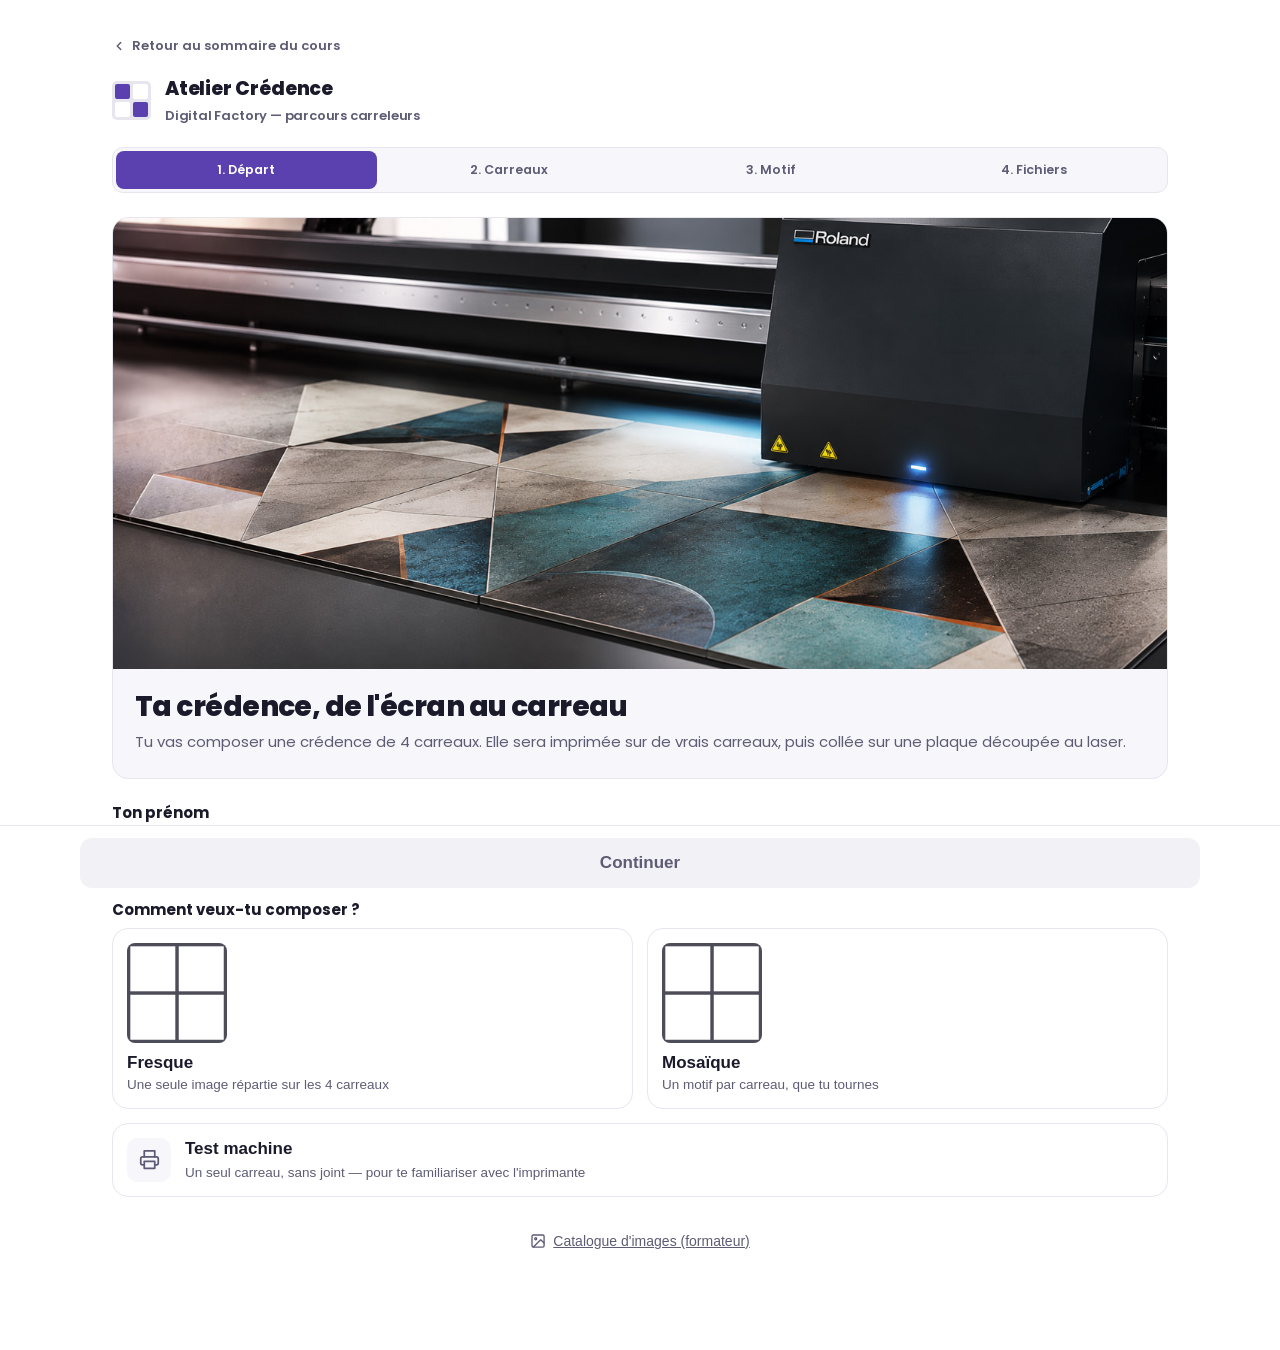
==== atelier-credence.html @ 31194f5d "Transforme le site en support de cours complet (4 demi-journées + atelier) Nouvelle structure : la p" ====
<!DOCTYPE html>
<html lang="fr">
<head>
<meta charset="UTF-8">
<meta name="viewport" content="width=device-width, initial-scale=1.0, maximum-scale=1.0, user-scalable=no">
<title>Atelier Crédence — Digital Factory</title>
<link rel="icon" href="data:image/svg+xml,%3Csvg xmlns='http://www.w3.org/2000/svg' viewBox='0 0 32 32'%3E%3Crect width='32' height='32' rx='6' fill='%23E7E6EF'/%3E%3Crect x='5' y='5' width='9.5' height='9.5' rx='2' fill='%235B41B0'/%3E%3Crect x='17.5' y='5' width='9.5' height='9.5' rx='2' fill='%23fff'/%3E%3Crect x='5' y='17.5' width='9.5' height='9.5' rx='2' fill='%23fff'/%3E%3Crect x='17.5' y='17.5' width='9.5' height='9.5' rx='2' fill='%235B41B0'/%3E%3C/svg%3E">
<style>
/* Police maison : Poppins (Google Fonts, auto-hébergée dans assets/fonts/ — pas d'appel externe) */
@font-face{font-family:"Poppins"; src:url("assets/fonts/poppins-400.woff2") format("woff2"); font-weight:400; font-style:normal; font-display:swap;}
@font-face{font-family:"Poppins"; src:url("assets/fonts/poppins-600.woff2") format("woff2"); font-weight:600; font-style:normal; font-display:swap;}
@font-face{font-family:"Poppins"; src:url("assets/fonts/poppins-700.woff2") format("woff2"); font-weight:700; font-style:normal; font-display:swap;}
@font-face{font-family:"Poppins"; src:url("assets/fonts/poppins-800.woff2") format("woff2"); font-weight:800; font-style:normal; font-display:swap;}
:root{
  --font:"Poppins",-apple-system,BlinkMacSystemFont,"Segoe UI",Roboto,"Helvetica Neue",Arial,sans-serif;
  /* ---- Charte Atelier Cyber-réflexes : blanc · gris froid · mauve · bleu ---- */
  --bg:#FFFFFF; --wash:#F7F7FB; --card:#FFFFFF;
  --border:#E7E6EF; --text:#1B1A2B; --muted:#5E5C74;
  --mauve:#5B41B0; --mauve-dark:#4B349A; --mauve-soft:#F2EEFB;
  --blue:#2C53AF; --blue-dark:#22417F; --blue-soft:#EAF0FB;
  --grey-soft:#F2F2F6;
  --ok:#238C60; --ok-soft:#E4F4EC;
  --warn:#B7770C; --warn-soft:#F7EEDD;
  --bad:#C0344B; --bad-soft:#FBE7EB;
  --fuchsia:#C21C7B; --fuchsia-soft:#FBE6F1; /* couleur de soutien (accent) — identité du plan de pose */
  --radius:16px; --radius-md:12px;
  /* couleur du joint entre carreaux dans l'aperçu — gris foncé, source unique, relue en JS */
  --joint:#4D4C59;
}
*{box-sizing:border-box; -webkit-tap-highlight-color:transparent;}
html{touch-action:manipulation;}
body{margin:0; background:var(--bg); color:var(--text);
  font-family:var(--font);
  font-size:17px; line-height:1.6; -webkit-font-smoothing:antialiased;}
.wrap{max-width:720px; margin:0 auto; padding:16px 16px 96px;}
/* ---- Large écrans : deux colonnes (réglages à gauche, aperçu en direct à
   droite) au lieu d'étirer une seule colonne dans un océan de vide. ---- */
@media (min-width:900px){
  .wrap{max-width:1120px; padding:24px 32px 96px;}
  .split{display:grid; grid-template-columns:1fr 1fr; gap:40px; align-items:start;}
  .col-right{position:sticky; top:20px;}
}

/* focus visible accessible (WCAG) */
:focus-visible{outline:3px solid var(--blue); outline-offset:2px;}

header{display:flex; align-items:center; gap:14px; padding:12px 0 20px;}
.logo{display:grid; grid-template-columns:repeat(2,15px); gap:3px; background:var(--border); padding:3px; border-radius:5px;}
.logo span{width:15px; height:15px; background:var(--mauve); display:block; border-radius:2px;}
.logo span:nth-child(2),.logo span:nth-child(3){background:var(--card);}
h1{font-size:19px; font-weight:800; margin:0; letter-spacing:-0.01em; color:var(--text);}
h1 small{display:block; font-size:13px; font-weight:600; color:var(--muted); margin-top:2px;}

.steps{display:flex; gap:2px; background:var(--wash); border:1px solid var(--border); padding:3px; border-radius:11px; margin-bottom:24px;}
.steps div{flex:1; text-align:center; padding:9px 3px; font-size:12.5px; font-weight:600; background:transparent; color:var(--muted); border-radius:8px;}
/* téléphones étroits : garder les étiquettes sur une ligne, défilement horizontal au besoin */
@media (max-width:420px){
  .steps{overflow-x:auto; -webkit-overflow-scrolling:touch;}
  .steps div{flex:none; min-width:82px; font-size:11.5px; padding:9px 8px; white-space:nowrap;}
}
.steps div.on{background:var(--mauve); color:#fff;}
.steps div.done{background:var(--blue-soft); color:var(--blue-dark);}

h2{font-size:28px; font-weight:800; letter-spacing:-0.02em; line-height:1.15; margin:0 0 7px; color:var(--text);}
.aide{color:var(--muted); font-size:15px; margin:0 0 18px;}
section{display:none;} section.on{display:block;}

/* Bannière d'accueil (écran Départ) — image formateur optionnelle dans assets/hero-credence.jpg */
.hero{background:var(--wash); border:1px solid var(--border); border-radius:var(--radius); overflow:hidden; margin-bottom:22px;}
.hero-media{position:relative; margin:0; aspect-ratio:21/9; background:var(--grey-soft);}
.hero-media img{position:absolute; inset:0; width:100%; height:100%; object-fit:cover; display:block;}
.hero-ph{position:absolute; inset:0; display:flex; flex-direction:column; align-items:center; justify-content:center; gap:7px; text-align:center; padding:16px; color:var(--muted);}
.hero-ph svg{width:30px; height:30px; color:#B7B4CC;}
.hero-ph b{font-size:14px; font-weight:600; color:#8B889F;}
.hero-ph small{font-size:11.5px; color:#A6A3B8; font-family:ui-monospace,"SF Mono",Menlo,monospace;}
.hero-copy{padding:22px 22px 24px;}
.hero-copy h2{margin:0 0 6px;}
.hero-copy .aide{margin:0;}
label{display:block; font-weight:700; font-size:15px; margin:18px 0 6px; color:var(--text);}
section > label:first-of-type{margin-top:0;}
input[type=text],input[type=number]{width:100%; padding:13px 14px; font-size:18px; border:1.5px solid var(--border);
  border-radius:var(--radius-md); background:var(--card); color:var(--text);}
input[type=text]:focus,input[type=number]:focus{outline:none; border-color:var(--mauve); box-shadow:0 0 0 3px var(--mauve-soft);}
.rang-libre{display:flex; align-items:center; gap:12px;}
.rang-libre input{flex:1;}
.rang-libre span{flex:none; font-weight:700; color:var(--muted);}
.dims-libre{display:flex; gap:16px;}
.dims-libre>div{flex:1;}
.dims-libre label{font-size:13px; font-weight:600; margin:0 0 6px; color:var(--muted);}

.toggle{display:flex; gap:2px; background:var(--wash); border:1px solid var(--border); padding:3px; border-radius:var(--radius-md);}
.toggle button{flex:1; padding:12px 6px; font-size:15px; border:none; background:transparent;
  color:var(--muted); border-radius:9px; cursor:pointer; font-weight:600; line-height:1.25;}
.toggle button.on{background:var(--mauve); color:#fff;}
.toggle button small{display:block; font-weight:400; font-size:12px; opacity:.85;}

.cartes{display:grid; grid-template-columns:1fr 1fr; gap:14px;}
.carte{border:1px solid var(--border); border-radius:var(--radius); background:var(--card);
  padding:14px; cursor:pointer; text-align:left; transition:border-color .15s, background .15s;}
.carte:hover{border-color:var(--muted);}
.carte.on{border-color:var(--mauve); background:var(--mauve-soft);}
.carte canvas{width:100%; max-width:100px; aspect-ratio:1; border-radius:8px; display:block; margin-bottom:10px;}
.carte b{display:block; font-size:17px; margin-bottom:3px; color:var(--text);}
.carte span{font-size:13.5px; color:var(--muted); line-height:1.35; display:block;}
/* carte « Test machine » : option utilitaire distincte, pas un 3e mode de composition
   à poids égal — rangée horizontale pleine largeur sous les deux cartes principales. */
.carte-util{grid-column:1 / -1; display:flex; align-items:center; gap:14px;}
.carte-util .ic-wrap{flex:none; width:44px; height:44px; border-radius:10px; background:var(--wash);
  display:flex; align-items:center; justify-content:center; color:var(--muted);}
.carte-util .ic-wrap svg{width:21px; height:21px;}
.carte-util.on .ic-wrap{background:var(--mauve); color:#fff;}

.banque{display:flex; gap:10px; flex-wrap:wrap;}
.banque button{width:74px; height:74px; padding:0; border:1.5px solid var(--border);
  border-radius:var(--radius-md); overflow:hidden; cursor:pointer; background:var(--card);}
.banque button.on{border-color:var(--mauve); box-shadow:0 0 0 2px var(--mauve-soft);}
.banque img{width:100%; height:100%; object-fit:cover; display:block;}

canvas.zone{width:100%; border-radius:var(--radius-md); display:block; touch-action:none; background:var(--card); border:1px solid var(--border);}

.grille{display:grid; grid-template-columns:1fr 1fr; background:var(--joint);
  border-radius:var(--radius-md); overflow:hidden; aspect-ratio:1; width:100%;}
.grille button{position:relative; border:none; padding:0; margin:0; cursor:pointer;
  background:var(--card); display:flex; align-items:center; justify-content:center; min-height:60px;}
.grille button canvas{width:100%; height:100%; display:block;}
.grille .vide{color:#B7B4CC; font-size:14px; font-weight:600;}
.grille .no{position:absolute; top:5px; left:7px; font-size:12px; font-weight:700;
  color:var(--muted); background:rgba(255,255,255,.9); border-radius:5px; padding:0 4px;}
.grille .rot{position:absolute; bottom:5px; right:7px; font-size:11px; font-weight:700;
  color:var(--mauve-dark); background:rgba(255,255,255,.92); border-radius:5px; padding:1px 5px;}

.rang{display:flex; align-items:center; gap:14px; margin:10px 0 4px;}
.rang label{margin:0; white-space:nowrap;}
input[type=range]{flex:1; accent-color:var(--mauve); height:34px;}
.val{font-variant-numeric:tabular-nums; font-weight:700; min-width:52px; text-align:right; color:var(--text);}

.badge{display:inline-block; padding:5px 13px; border-radius:999px; font-size:13px; font-weight:700; letter-spacing:.02em;}
.badge.ok{background:var(--ok-soft); color:var(--ok);}
.badge.warn{background:var(--warn-soft); color:var(--warn);}
.badge.alerte{background:var(--bad-soft); color:var(--bad);}

.actions{display:flex; gap:10px; margin:14px 0; flex-wrap:wrap;}
.btn2{padding:12px 18px; font-size:15px; font-weight:600; border:1.5px solid var(--border);
  background:var(--card); color:var(--text); border-radius:var(--radius-md); cursor:pointer; transition:border-color .15s, background .15s;}
.btn2:hover{border-color:var(--muted); background:var(--wash);}

.nav{position:fixed; left:0; right:0; bottom:0; background:var(--bg);
  border-top:1px solid var(--border); padding:12px 16px;
  padding-bottom:calc(12px + env(safe-area-inset-bottom));}
.nav .in{max-width:720px; margin:0 auto; display:flex; gap:12px;}
@media (min-width:900px){ .nav .in{max-width:1120px;} }
.nav button{padding:15px 20px; font-size:17px; font-weight:700; border-radius:var(--radius-md); border:none; cursor:pointer;}
#btnRetour{background:var(--wash); color:var(--text); border:1.5px solid var(--border);}
#btnRetour:hover{border-color:var(--muted);}
#btnSuite{flex:1; background:var(--mauve); color:#fff; transition:background .18s;}
#btnSuite:hover:not(:disabled){background:var(--mauve-dark);}
#btnSuite:disabled{background:var(--grey-soft); color:var(--muted); cursor:default;}

.recap{background:var(--card); border:1px solid var(--border); border-radius:var(--radius-md);
  padding:6px 16px; margin:16px 0; font-size:15px;}
.recap div{display:flex; justify-content:space-between; padding:8px 0; border-bottom:1px solid var(--border); gap:12px;}
.recap div:last-child{border:none;}
.recap b{color:var(--text);}
.recap span{color:var(--muted);}

.dl{display:grid; gap:11px; margin:16px 0;}
@media (min-width:900px){
  .dl{grid-template-columns:1fr 1fr;}
  .dl button:last-child:nth-child(odd){grid-column:1 / -1;}
}
.dl button{display:flex; align-items:center; gap:14px; padding:15px; font-size:16px;
  border:1px solid var(--border); border-radius:var(--radius); background:var(--card);
  cursor:pointer; text-align:left; color:var(--text); width:100%; transition:border-color .15s, background .15s;}
.dl button:hover{border-color:var(--muted); background:var(--wash);}
.dl button b{display:block; font-weight:700;}
.dl button small{color:var(--muted); font-size:13px;}
.dl .num{width:38px; height:38px; border-radius:10px; background:var(--mauve-soft);
  color:var(--mauve-dark); display:flex; align-items:center; justify-content:center;
  font-weight:800; font-size:17px; flex-shrink:0;}

.pied{text-align:center; margin-top:30px;}
.pied button{background:none; border:none; color:var(--muted); font-size:14px;
  text-decoration:underline; cursor:pointer;}

.modal{position:fixed; inset:0; background:rgba(27,26,43,.55); display:none;
  align-items:flex-end; justify-content:center; z-index:50;}
.modal.on{display:flex;}
.modal .box{background:var(--bg); width:100%; max-width:720px; max-height:92vh;
  overflow-y:auto; border-radius:var(--radius) var(--radius) 0 0; padding:20px 16px 30px;}
.catgrid{display:grid; grid-template-columns:repeat(auto-fill,minmax(96px,1fr)); gap:10px; margin:10px 0 4px;}
.catitem{border:1px solid var(--border); border-radius:var(--radius-md); overflow:hidden; background:var(--card);}
.catitem img{width:100%; aspect-ratio:1; object-fit:cover; display:block;}
.catitem .bas{display:flex; align-items:center; justify-content:space-between; padding:5px 7px; gap:4px;}
.catitem .bas span{font-size:11px; color:var(--muted); overflow:hidden; text-overflow:ellipsis; white-space:nowrap;}
.catitem .bas button{border:none; background:none; color:var(--bad); font-size:17px; cursor:pointer; padding:0 3px;}

.enc{background:var(--blue-soft); border-left:3px solid var(--blue); border-radius:var(--radius-md); padding:12px 15px; font-size:14px;
  color:var(--blue-dark); margin:14px 0; display:flex; gap:11px; align-items:flex-start;}
.enc .ic{flex:none; margin-top:1px; color:var(--blue);}
.note{font-size:13px; color:var(--muted);}

/* ---- Guides à l'écran (plan de pose, procédure VersaWorks) : page dans le design du
   site, à cocher. --accent définit l'identité de chaque guide (fuchsia par défaut,
   surchargeable en inline-style sur le conteneur : style="--accent:var(--mauve)"). ---- */
.plan-titre{display:flex; align-items:center; gap:11px; font-size:26px; font-weight:800; letter-spacing:-0.02em; line-height:1.15; margin:0 0 7px; color:var(--text);}
.modal .box h2.plan-titre .ic{color:var(--accent, var(--fuchsia)); width:24px; height:24px;}
.plan-sous{color:var(--muted); font-size:14px; margin:0 0 16px; padding-bottom:12px; border-bottom:1.5px solid var(--accent, var(--fuchsia));}
.plan-img{width:100%; max-width:300px; border-radius:var(--radius-md); border:1px solid var(--border); display:block; margin:0 0 16px;}
.plan-hint{font-size:14px; color:var(--muted); margin:0 0 12px;}
.plan-check{display:grid; gap:10px;}
.pc{display:flex; gap:13px; align-items:flex-start; padding:14px 16px; border:1px solid var(--border);
  border-radius:var(--radius-md); cursor:pointer; background:var(--card); transition:background .15s, border-color .15s;}
.pc:hover{border-color:var(--muted);}
.pc input{margin:0; width:22px; height:22px; flex:none; accent-color:var(--accent, var(--fuchsia)); cursor:pointer;}
.pc-n{font-weight:800; color:var(--accent, var(--fuchsia)); flex:none; min-width:1.1em; font-variant-numeric:tabular-nums;}
.pc-body{flex:1; min-width:0; display:flex; flex-direction:column; gap:11px;}
.pc-txt{font-size:15.5px; font-weight:400; line-height:1.5;}
.pc-txt b{font-weight:700;}
.pc:has(input:checked){background:var(--wash);}
.pc:has(input:checked) .pc-txt{color:var(--muted); text-decoration:line-through;}
.pc:has(input:checked) .pc-n{color:var(--muted);}
/* étape « point clé » à mettre en évidence (ex. sous-couche blanc) — rose du plan de pose */
.pc-cle{border-color:var(--fuchsia); background:var(--fuchsia-soft);}
.pc-tag{display:inline-block; background:var(--fuchsia); color:#fff; font-size:11px; font-weight:800;
  text-transform:uppercase; letter-spacing:.04em; border-radius:999px; padding:3px 10px; margin-right:8px; vertical-align:2px;}
/* photo d'illustration par étape — emplacement optionnel, disparaît si le fichier est absent.
   Les captures sources n'ont pas toutes le même format : image affichée en entier (object-fit:
   contain, hauteur naturelle), jamais rognée. Le cadre 16:9 ne sert que de silhouette tant qu'il
   n'y a pas d'image (:not(:has(img))) — une fois l'image chargée, la boîte prend sa vraie taille. */
.pc-media{display:block; position:relative; width:100%; margin:0; max-width:420px; border-radius:var(--radius-md);
  overflow:hidden; border:1px solid var(--border); background:var(--grey-soft);}
.pc-media:not(:has(img)){aspect-ratio:16/9;}
.pc-media img{display:block; width:100%; height:auto; max-height:420px; object-fit:contain;}
.pc-ph{position:absolute; inset:0; display:flex; flex-direction:column; align-items:center; justify-content:center;
  gap:5px; text-align:center; padding:10px; color:var(--muted);}
.pc-media:has(img) .pc-ph{display:none;}
.pc-ph svg{width:20px; height:20px; color:#B7B4CC;}
.pc-ph small{font-size:10.5px; color:#A6A3B8; font-family:ui-monospace,"SF Mono",Menlo,monospace;}
/* étape à plusieurs photos (ex. sous-couche blanc : Mode → White + Générer la plaque) */
.pc-media-row{display:flex; gap:14px; flex-wrap:wrap;}
.pc-media-row .pc-media-item{display:block; flex:1 1 160px; max-width:280px;}
.pc-media-row .pc-media{max-width:none;}
.pc-media-cap{display:block; font-size:12px; font-weight:600; color:var(--muted); margin-top:6px; text-align:center;}

/* pictogrammes SVG (Lucide-style) — jamais d'emoji, cf. charte Cyber */
.ic{width:1.15em; height:1.15em; display:inline-block; vertical-align:-.2em; flex:none;}
.pied button .ic,.btn2 .ic{vertical-align:-.22em; margin-right:7px;}
.modal .box h2 .ic{color:var(--mauve); margin-right:9px; vertical-align:-.18em;}
.btn2.reset{color:var(--muted);}
</style>
</head>
<body>
<div class="wrap">
<a href="index.html" style="display:inline-flex; align-items:center; gap:6px; font-size:13px; font-weight:600; color:var(--muted); text-decoration:none; margin-top:12px"><svg width="14" height="14" viewBox="0 0 24 24" fill="none" stroke="currentColor" stroke-width="2.5" stroke-linecap="round" stroke-linejoin="round"><polyline points="15 18 9 12 15 6"/></svg>Retour au sommaire du cours</a>
<header>
  <div class="logo"><span></span><span></span><span></span><span></span></div>
  <h1>Atelier Crédence<small>Digital Factory — parcours carreleurs</small></h1>
</header>

<div class="steps">
  <div id="st0" class="on">1. Départ</div>
  <div id="st1">2. Carreaux</div>
  <div id="st2">3. Motif</div>
  <div id="st3">4. Fichiers</div>
</div>

<section id="s0" class="on">
  <div class="hero">
    <figure class="hero-media">
      <div class="hero-ph">
        <svg viewBox="0 0 24 24" fill="none" stroke="currentColor" stroke-width="1.7" stroke-linecap="round" stroke-linejoin="round" aria-hidden="true"><rect x="3" y="3" width="18" height="18" rx="2" ry="2"/><circle cx="8.5" cy="8.5" r="1.5"/><polyline points="21 15 16 10 5 21"/></svg>
        <b>Image d'accueil</b>
        <small>assets/hero-credence.jpg</small>
      </div>
      <img src="assets/hero-credence.jpg" alt="" onerror="this.remove()">
    </figure>
    <div class="hero-copy">
      <h2>Ta crédence, de l'écran au carreau</h2>
      <p class="aide">Tu vas composer une crédence de 4 carreaux. Elle sera imprimée sur de vrais carreaux, puis collée sur une plaque découpée au laser.</p>
    </div>
  </div>
  <label for="prenom">Ton prénom</label>
  <input type="text" id="prenom" placeholder="Ex. : Nadia" autocomplete="off">
  <label>Comment veux-tu composer ?</label>
  <div class="cartes">
    <button class="carte" id="cModeF" onclick="setMode('fresque')">
      <canvas id="miniF" width="120" height="120"></canvas>
      <b>Fresque</b><span>Une seule image répartie sur les 4 carreaux</span>
    </button>
    <button class="carte" id="cModeA" onclick="setMode('azulejos')">
      <canvas id="miniA" width="120" height="120"></canvas>
      <b>Mosaïque</b><span>Un motif par carreau, que tu tournes</span>
    </button>
    <button class="carte carte-util" id="cModeU" onclick="setMode('unique')">
      <span class="ic-wrap"><svg viewBox="0 0 24 24" fill="none" stroke="currentColor" stroke-width="2" stroke-linecap="round" stroke-linejoin="round" aria-hidden="true"><polyline points="6 9 6 2 18 2 18 9"/><path d="M6 18H4a2 2 0 0 1-2-2v-5a2 2 0 0 1 2-2h16a2 2 0 0 1 2 2v5a2 2 0 0 1-2 2h-2"/><rect x="6" y="14" width="12" height="8"/></svg></span>
      <span><b>Test machine</b><span>Un seul carreau, sans joint — pour te familiariser avec l'imprimante</span></span>
    </button>
  </div>
</section>

<section id="s1">
  <h2>Choisis tes carreaux</h2>
  <p class="aide">Deux décisions de carreleur. Regarde l'aperçu changer.</p>
  <div class="split">
    <div class="col-left">
      <div id="blocFormat">
        <label>Format du carreau</label>
        <div class="toggle">
          <button id="t100" class="on" onclick="setTile(100)">10 × 10 cm<small>petit format</small></button>
          <button id="t147" onclick="setTile(147)">14,7 × 14,7 cm<small>grand format</small></button>
        </div>
      </div>
      <div id="blocFormatLibre">
        <label>Taille du carreau (mm) — carré ou rectangulaire</label>
        <div class="dims-libre">
          <div>
            <label for="tileLibreW">Largeur</label>
            <div class="rang-libre"><input type="number" id="tileLibreW" min="20" max="300" step="1" value="100"><span>mm</span></div>
          </div>
          <div>
            <label for="tileLibreH">Hauteur</label>
            <div class="rang-libre"><input type="number" id="tileLibreH" min="20" max="300" step="1" value="100"><span>mm</span></div>
          </div>
        </div>
        <p class="note">Utilise les dimensions exactes du carreau que tu as sous la main pour ce test.</p>
      </div>
      <div id="blocJoint">
        <label>Largeur du joint</label>
        <div class="rang">
          <input type="range" id="joint" min="1" max="10" step="1" value="3">
          <span class="val" id="jointVal">3 mm</span>
        </div>
        <p class="note">Joint fin : lignes discrètes, pose exigeante. Joint large : plus tolérant, plus graphique.</p>
      </div>
    </div>
    <div class="col-right">
      <canvas class="zone" id="cvFormat" style="margin-top:14px"></canvas>
      <div class="recap" id="recapFormat"></div>
    </div>
  </div>
</section>

<section id="s2">
  <h2 id="titreCompo">Motif</h2>
  <p class="aide" id="aideCompo"></p>

  <div class="split">
    <div class="col-left">
      <div id="zoneFresque">
        <label>Image</label>
        <div class="banque" id="bqF"></div>
        <label id="titreCadrage">Cadrage — fais glisser l'image. Les traits blancs montrent les joints.</label>
        <canvas class="zone" id="cvCadrage"></canvas>
        <div class="rang">
          <label for="zoom">Zoom</label>
          <input type="range" id="zoom" min="1" max="2" step="0.01" value="1">
          <span class="badge ok" id="dpiBadge">—</span>
        </div>
      </div>

      <div id="zoneAz">
        <label>Motifs — choisis ton pinceau</label>
        <div class="banque" id="bqA"></div>
        <label>Touche un carreau pour appliquer le motif. Touche-le encore pour le faire pivoter.</label>
        <div class="grille" id="grille">
          <button type="button" onclick="tapCell(0)"></button>
          <button type="button" onclick="tapCell(1)"></button>
          <button type="button" onclick="tapCell(2)"></button>
          <button type="button" onclick="tapCell(3)"></button>
        </div>
        <div class="actions">
          <button class="btn2" onclick="azTout()">Tout remplir</button>
          <button class="btn2" onclick="azRAZ()">Recommencer</button>
        </div>
      </div>
    </div>
    <div class="col-right">
      <label id="titreApercu">Ta crédence, joints compris</label>
      <canvas class="zone" id="cvVerif"></canvas>
      <div class="recap" id="recap"></div>
    </div>
  </div>
</section>

<section id="s3">
  <h2>Tes fichiers de fabrication</h2>
  <p class="aide" id="aideFichiers">Chaque fichier part vers une machine. Le plan de pose t'accompagne au collage.</p>
  <div class="dl" id="dlNormal">
    <button onclick="exportUV()"><span class="num">1</span><span><b>Impression UV</b><small>PDF — l'image découpée en 4, avec 2 mm de débord</small></span></button>
    <button onclick="exportGabarit()"><span class="num">2</span><span><b>Gabarit de placement</b><small>PDF — même page, le tracé où poser les carreaux</small></span></button>
    <button onclick="exportLaser()"><span class="num">3</span><span><b>Découpe + gravure laser</b><small>SVG — contour (rouge = découpe) et emplacements numérotés (noir = gravure)</small></span></button>
    <button onclick="ouvrePlan()"><span class="num">4</span><span><b>Plan de pose</b><small>À suivre sur la tablette pendant la pose — étapes à cocher</small></span></button>
    <button onclick="ouvreVersa()"><span class="num">5</span><span><b>Procédure VersaWorks</b><small>Réglages d'impression — étapes à cocher</small></span></button>
  </div>
  <div class="dl" id="dlUnique">
    <button onclick="exportGabaritUnique()"><span class="num">1</span><span><b>Gabarit de placement</b><small>PDF — le contour à imprimer sur le plateau, avant le carreau</small></span></button>
    <button onclick="exportUVUnique()"><span class="num">2</span><span><b>Impression test</b><small>PDF — le carreau, avec 2 mm de débord</small></span></button>
    <button onclick="ouvreTest()"><span class="num">3</span><span><b>Procédure Test machine</b><small>Les étapes dans l'ordre — étapes à cocher</small></span></button>
    <button onclick="ouvreVersa()"><span class="num">4</span><span><b>Procédure VersaWorks</b><small>Réglages d'impression — étapes à cocher</small></span></button>
  </div>
  <div class="enc" id="encNormal"><svg class="ic" viewBox="0 0 24 24" fill="none" stroke="currentColor" stroke-width="2" stroke-linecap="round" stroke-linejoin="round" aria-hidden="true"><circle cx="12" cy="12" r="10"/><line x1="12" y1="16" x2="12" y2="12"/><line x1="12" y1="8" x2="12.01" y2="8"/></svg><span>Sur la machine : gabarit d'abord, carreaux dans les carrés en trait plein, puis impression. Les carreaux sont écartés de 10 mm et l'image déborde de 2 mm autour de chacun — un carreau légèrement décalé reste couvert jusqu'au bord.</span></div>
  <div class="enc" id="encUnique"><svg class="ic" viewBox="0 0 24 24" fill="none" stroke="currentColor" stroke-width="2" stroke-linecap="round" stroke-linejoin="round" aria-hidden="true"><circle cx="12" cy="12" r="10"/><line x1="12" y1="16" x2="12" y2="12"/><line x1="12" y1="8" x2="12.01" y2="8"/></svg><span>Sur la machine : gabarit d'abord (contour seul, sans image), carreau posé dans le trait plein, puis impression test par-dessus. C'est un simple carreau de test, pas un morceau de la crédence finale — pas de plaque support ni de collage à prévoir.</span></div>
  <button class="btn2" id="btnRecommencer" onclick="recommencer()" style="width:100%; justify-content:center; margin-top:18px; display:flex; align-items:center; gap:9px"><svg class="ic" viewBox="0 0 24 24" fill="none" stroke="currentColor" stroke-width="2" stroke-linecap="round" stroke-linejoin="round" aria-hidden="true"><polyline points="1 4 1 10 7 10"/><path d="M3.51 15a9 9 0 1 0 2.13-9.36L1 10"/></svg>Retour au début</button>
</section>

<div class="pied"><button onclick="ouvreCat()"><svg class="ic" viewBox="0 0 24 24" fill="none" stroke="currentColor" stroke-width="2" stroke-linecap="round" stroke-linejoin="round" aria-hidden="true"><rect x="3" y="3" width="18" height="18" rx="2" ry="2"/><circle cx="8.5" cy="8.5" r="1.5"/><polyline points="21 15 16 10 5 21"/></svg>Catalogue d'images (formateur)</button></div>
</div>

<div class="modal" id="modalCat">
  <div class="box">
    <h2><svg class="ic" viewBox="0 0 24 24" fill="none" stroke="currentColor" stroke-width="2" stroke-linecap="round" stroke-linejoin="round" aria-hidden="true"><rect x="3" y="3" width="18" height="18" rx="2" ry="2"/><circle cx="8.5" cy="8.5" r="1.5"/><polyline points="21 15 16 10 5 21"/></svg>Catalogue d'images</h2>
    <p class="aide">Ajoute ici les images proposées aux stagiaires. Elles sont conservées sur cette tablette d'une session à l'autre.</p>
    <label>Fresques — images à étaler sur les 4 carreaux</label>
    <div class="catgrid" id="catF"></div>
    <div class="actions">
      <label class="btn2"><svg class="ic" viewBox="0 0 24 24" fill="none" stroke="currentColor" stroke-width="2" stroke-linecap="round" stroke-linejoin="round" aria-hidden="true"><path d="M21 15v4a2 2 0 0 1-2 2H5a2 2 0 0 1-2-2v-4"/><polyline points="17 8 12 3 7 8"/><line x1="12" y1="3" x2="12" y2="15"/></svg>Ajouter une fresque<input type="file" accept="image/*" multiple style="display:none" onchange="ajout(this,'fresque')"></label>
    </div>
    <label>Mosaïque — motifs carrés, un par carreau</label>
    <div class="catgrid" id="catA"></div>
    <div class="actions">
      <label class="btn2"><svg class="ic" viewBox="0 0 24 24" fill="none" stroke="currentColor" stroke-width="2" stroke-linecap="round" stroke-linejoin="round" aria-hidden="true"><path d="M21 15v4a2 2 0 0 1-2 2H5a2 2 0 0 1-2-2v-4"/><polyline points="17 8 12 3 7 8"/><line x1="12" y1="3" x2="12" y2="15"/></svg>Ajouter un motif<input type="file" accept="image/*" multiple style="display:none" onchange="ajout(this,'az')"></label>
    </div>
    <div class="actions" style="justify-content:space-between; margin-top:20px; border-top:1px solid var(--border); padding-top:16px">
      <button class="btn2 reset" onclick="resetCatalogue()"><svg class="ic" viewBox="0 0 24 24" fill="none" stroke="currentColor" stroke-width="2" stroke-linecap="round" stroke-linejoin="round" aria-hidden="true"><polyline points="1 4 1 10 7 10"/><path d="M3.51 15a9 9 0 1 0 2.13-9.36L1 10"/></svg>Réinitialiser le catalogue</button>
      <button class="btn2" onclick="fermeCat()">Fermer</button>
    </div>
  </div>
</div>

<div class="modal" id="modalPlan">
  <div class="box">
    <div id="planEcran"></div>
    <div class="actions" style="justify-content:flex-end; margin-top:22px; border-top:1px solid var(--border); padding-top:16px">
      <button class="btn2" onclick="fermePlan()">Fermer</button>
    </div>
  </div>
</div>

<div class="modal" id="modalVersa">
  <div class="box">
    <div id="versaEcran"></div>
    <div class="actions" style="justify-content:flex-end; margin-top:22px; border-top:1px solid var(--border); padding-top:16px">
      <button class="btn2" onclick="fermeVersa()">Fermer</button>
    </div>
  </div>
</div>

<div class="modal" id="modalTest">
  <div class="box">
    <div id="testEcran"></div>
    <div class="actions" style="justify-content:flex-end; margin-top:22px; border-top:1px solid var(--border); padding-top:16px">
      <button class="btn2" onclick="fermeTest()">Fermer</button>
    </div>
  </div>
</div>

<div class="nav">
  <div class="in">
    <button id="btnRetour" onclick="nav(-1)" style="display:none">Retour</button>
    <button id="btnSuite" onclick="nav(1)" disabled>Continuer</button>
  </div>
</div>

<script>
/* Catalogue par défaut : vide au départ. Le formateur ajoute ses images via
   « Catalogue d'images » — elles sont conservées d'une session à l'autre. */
const CATALOGUE_DEFAUT = { "fresque":[], "az":[] };
let CATALOGUE = {fresque:[], az:[]};

/* Persistance : défauts masqués -> localStorage (léger) ; images ajoutées -> IndexedDB (gros) */
const CLE_MASQUES='credence_masques_v1';
function litMasques(){ try{return JSON.parse(localStorage.getItem(CLE_MASQUES))||{fresque:[],az:[]};}catch(e){return {fresque:[],az:[]};} }
function ecritMasques(m){ try{localStorage.setItem(CLE_MASQUES,JSON.stringify(m));}catch(e){} }
let _db=null;
function db(){
  if(_db) return Promise.resolve(_db);
  return new Promise((res,rej)=>{
    let r; try{ r=indexedDB.open('atelier-credence',1); }catch(e){ return rej(e); }
    r.onupgradeneeded=()=>r.result.createObjectStore('ajouts',{keyPath:'id',autoIncrement:true});
    r.onsuccess=()=>{ _db=r.result; res(_db); };
    r.onerror=()=>rej(r.error);
  });
}
function idbGetAll(){ return db().then(d=>new Promise((res,rej)=>{ const r=d.transaction('ajouts').objectStore('ajouts').getAll(); r.onsuccess=()=>res(r.result); r.onerror=()=>rej(r.error); })).catch(()=>[]); }
function idbAdd(rec){ return db().then(d=>new Promise((res,rej)=>{ const r=d.transaction('ajouts','readwrite').objectStore('ajouts').add(rec); r.onsuccess=()=>res(r.result); r.onerror=()=>rej(r.error); })); }
function idbDel(id){ return db().then(d=>new Promise((res,rej)=>{ const r=d.transaction('ajouts','readwrite').objectStore('ajouts').delete(id); r.onsuccess=()=>res(); r.onerror=()=>rej(r.error); })).catch(()=>{}); }
function idbClear(){ return db().then(d=>new Promise((res,rej)=>{ const r=d.transaction('ajouts','readwrite').objectStore('ajouts').clear(); r.onsuccess=()=>res(); r.onerror=()=>rej(r.error); })).catch(()=>{}); }

const DPI = 300;      // résolution d'export
const BORDURE = 15;   // bordure de la plaque support (mm)
const ECART = 10;     // écart entre carreaux sur le plateau (mm)
const DEBORD = 2;     // débord d'impression autour de chaque carreau (mm)
const MARGE = 5;      // marge de page du plateau (mm)

const state = {step:0, prenom:'', mode:null, tile:100, joint:3,
  tileW:100, tileH:100, /* mode « Test machine » : largeur/hauteur libres, carreau pas forcément carré */
  f:{img:0, zoom:1, ox:.5, oy:.5},
  az:[{m:-1,rot:0},{m:-1,rot:0},{m:-1,rot:0},{m:-1,rot:0}],
  brush:0};
const IMGS = {fresque:[], az:[]};
/* couleur du joint : relue depuis la variable CSS --joint (source unique) */
const JOINT = getComputedStyle(document.documentElement).getPropertyValue('--joint').trim() || '#1B1A2B';

const clamp=(v,a,b)=>Math.max(a,Math.min(b,v));
const W = () => 2*state.tile + state.joint;
const plaque = () => W() + 2*BORDURE;
const pagePlateau = () => 2*state.tile + ECART + 2*MARGE;

/* ---------- catalogue ---------- */
function mk(src){ const i=new Image(); i.onload=()=>{majBanques(); majCat(); rendu();}; i.src=src; return i; }
/* Construit le catalogue de travail : défauts (fichiers, hors masqués) + ajouts (IndexedDB). */
async function charge(){
  const masq=litMasques();
  const ajouts=await idbGetAll();
  ['fresque','az'].forEach(q=>{
    const defs=(CATALOGUE_DEFAUT[q]||[])
      .filter(d=>!masq[q].includes(d.nom))
      .map(d=>({nom:d.nom, data:d.src, def:true}));
    const add=ajouts.filter(a=>a.type===q).map(a=>({nom:a.nom, data:a.data, _id:a.id}));
    CATALOGUE[q]=defs.concat(add);
    IMGS[q]=CATALOGUE[q].map(o=>mk(o.data));
  });
  majBanques(); majCat(); rendu();
}
function reduire(dataUrl, maxSide){
  return new Promise(res=>{
    const im=new Image();
    im.onload=()=>{
      const s=Math.min(1, maxSide/Math.max(im.width,im.height));
      const cv=document.createElement('canvas');
      cv.width=Math.round(im.width*s); cv.height=Math.round(im.height*s);
      const c=cv.getContext('2d');
      c.fillStyle='#fff'; c.fillRect(0,0,cv.width,cv.height);
      c.drawImage(im,0,0,cv.width,cv.height);
      res(cv.toDataURL('image/jpeg',0.92));
    };
    im.src=dataUrl;
  });
}
function ajout(input, quoi){
  const fichiers=[...input.files]; input.value='';
  fichiers.forEach(f=>{
    const r=new FileReader();
    r.onload=async e=>{
      const d=await reduire(e.target.result, quoi==='fresque'?3600:1800);
      const nom=f.name.replace(/\.[^.]+$/,'');
      let id=null;
      try{ id=await idbAdd({type:quoi, nom, data:d}); }
      catch(err){ alert("Image non enregistrée (stockage saturé ?). Elle reste dispo pour cette session seulement."); }
      CATALOGUE[quoi].push({nom, data:d, _id:id});
      IMGS[quoi].push(mk(d));
      majBanques(); majCat();
    };
    r.readAsDataURL(f);
  });
}
function suppr(quoi,i){
  const item=CATALOGUE[quoi][i];
  if(item.def){ const m=litMasques(); if(!m[quoi].includes(item.nom)){ m[quoi].push(item.nom); ecritMasques(m); } }
  else if(item._id!=null){ idbDel(item._id); }
  CATALOGUE[quoi].splice(i,1); IMGS[quoi].splice(i,1);
  if(quoi==='fresque' && state.f.img>=IMGS.fresque.length) state.f.img=0;
  if(quoi==='az'){ state.brush=0;
    state.az.forEach(c=>{ if(c.m===i) c.m=-1; else if(c.m>i) c.m--; }); }
  majBanques(); majCat(); rendu();
}
/* Réinitialise le catalogue : efface les ajouts et rétablit les images par défaut. */
async function resetCatalogue(){
  if(!confirm('Réinitialiser le catalogue ?\n\nLes images ajoutées seront supprimées et les images par défaut rétablies.')) return;
  await idbClear(); ecritMasques({fresque:[],az:[]});
  state.f.img=0; state.brush=0;
  await charge();
}
function majCat(){
  [['fresque','catF'],['az','catA']].forEach(([q,id])=>{
    const box=document.getElementById(id); box.innerHTML='';
    CATALOGUE[q].forEach((o,i)=>{
      const d=document.createElement('div'); d.className='catitem';
      d.innerHTML='<img src="'+o.data+'" alt=""><div class="bas"><span>'+o.nom+'</span><button>&times;</button></div>';
      d.querySelector('button').onclick=()=>suppr(q,i);
      box.appendChild(d);
    });
  });
}
function ouvreCat(){ document.getElementById('modalCat').classList.add('on'); }
function fermeCat(){ document.getElementById('modalCat').classList.remove('on'); }
function majBanques(){
  const bf=document.getElementById('bqF'); bf.innerHTML='';
  CATALOGUE.fresque.forEach((o,i)=>{
    const b=document.createElement('button');
    b.type='button';
    if(i===state.f.img) b.className='on';
    b.innerHTML='<img src="'+o.data+'" alt="">';
    b.onclick=()=>{state.f.img=i; state.f.zoom=1; state.f.ox=.5; state.f.oy=.5;
      document.getElementById('zoom').value=1; majBanques(); rendu();};
    bf.appendChild(b);
  });
  const ba=document.getElementById('bqA'); ba.innerHTML='';
  CATALOGUE.az.forEach((o,i)=>{
    const b=document.createElement('button');
    b.type='button';
    if(i===state.brush) b.className='on';
    b.innerHTML='<img src="'+o.data+'" alt="">';
    b.onclick=()=>{state.brush=i; majBanques();};
    ba.appendChild(b);
  });
}

/* ---------- géométrie ---------- */
function cropRect(){
  const img=IMGS.fresque[state.f.img];
  if(!img||!img.width) return null;
  const c=Math.min(img.width,img.height)/state.f.zoom;
  const cx=clamp(state.f.ox*img.width, c/2, img.width-c/2);
  const cy=clamp(state.f.oy*img.height, c/2, img.height-c/2);
  return {x:cx-c/2, y:cy-c/2, w:c, h:c};
}
/* largeur physique (mm) représentée par le cadrage : 2 carreaux + joint,
   ou un seul carreau sans joint en mode « Test machine ». */
function effDpi(){ const c=cropRect(); return c ? c.w/W()*25.4 : 0; }
function zoomMax(){
  const img=IMGS.fresque[state.f.img];
  if(!img||!img.width) return 2;
  return clamp(Math.min(img.width,img.height)/W()*25.4/150, 1.01, 3);
}
/* ---------- mode « Test machine » : carreau libre, carré ou rectangulaire ---------- */
function cropRectUnique(){
  const img=IMGS.fresque[state.f.img];
  if(!img||!img.width) return null;
  const ratio=state.tileW/state.tileH;
  const baseW = img.width/img.height>ratio ? img.height*ratio : img.width;
  const baseH = baseW/ratio;
  const w=baseW/state.f.zoom, h=baseH/state.f.zoom;
  const cx=clamp(state.f.ox*img.width, w/2, img.width-w/2);
  const cy=clamp(state.f.oy*img.height, h/2, img.height-h/2);
  return {x:cx-w/2, y:cy-h/2, w, h};
}
function effDpiUnique(){ const c=cropRectUnique(); return c ? c.w/state.tileW*25.4 : 0; }
function zoomMaxUnique(){
  const img=IMGS.fresque[state.f.img];
  if(!img||!img.width) return 2;
  const ratio=state.tileW/state.tileH;
  const baseW = img.width/img.height>ratio ? img.height*ratio : img.width;
  return clamp((baseW/state.tileW*25.4)/150, 1.01, 3);
}

/* un carreau, avec débord optionnel en mm sur les 4 côtés */
function tuile(i, pxTile, bleedMm){
  const b = bleedMm||0;
  const total = state.tile + 2*b;
  const px = Math.max(1, Math.round(pxTile * total / state.tile));
  const cv=document.createElement('canvas'); cv.width=px; cv.height=px;
  const ctx=cv.getContext('2d');
  ctx.fillStyle='#fff'; ctx.fillRect(0,0,px,px);
  const r=i>>1, c=i&1;
  if(state.mode==='fresque'){
    const img=IMGS.fresque[state.f.img], cr=cropRect();
    if(!cr) return cv;
    const s=cr.w/W();
    const sx=cr.x + (c*(state.tile+state.joint) - b)*s;
    const sy=cr.y + (r*(state.tile+state.joint) - b)*s;
    ctx.drawImage(img, sx, sy, total*s, total*s, 0, 0, px, px);
  } else {
    const cell=state.az[i];
    if(cell.m<0) return cv;
    const img=IMGS.az[cell.m];
    if(!img||!img.width) return cv;
    const m=Math.min(img.width,img.height);
    ctx.save(); ctx.translate(px/2,px/2); ctx.rotate(cell.rot*Math.PI/2);
    ctx.drawImage(img,(img.width-m)/2,(img.height-m)/2,m,m,-px/2,-px/2,px,px);
    ctx.restore();
  }
  return cv;
}
function dessineCredence(cv, largPx){
  const s=largPx/W();
  cv.width=largPx; cv.height=largPx;
  const ctx=cv.getContext('2d');
  ctx.fillStyle=JOINT; ctx.fillRect(0,0,largPx,largPx);
  const tp=Math.round(state.tile*s);
  for(let i=0;i<4;i++){
    const x=Math.round((i&1)*(state.tile+state.joint)*s);
    const y=Math.round((i>>1)*(state.tile+state.joint)*s);
    ctx.fillStyle='#fff'; ctx.fillRect(x,y,tp,tp);
    if(state.mode==='azulejos' && state.az[i].m<0) continue;
    ctx.drawImage(tuile(i,tp,0), x, y);
  }
}
/* mode « Test machine » : un seul carreau, carré ou rectangulaire, sans joint —
   mêmes principes que tuile()/dessineCredence(), mais pxPerMm (plutôt qu'une
   largeur de tuile) car les deux côtés peuvent différer. */
function tuileUnique(pxPerMm, bleedMm){
  const b=bleedMm||0;
  const totalW=state.tileW+2*b, totalH=state.tileH+2*b;
  const pxW=Math.max(1, Math.round(totalW*pxPerMm)), pxH=Math.max(1, Math.round(totalH*pxPerMm));
  const cv=document.createElement('canvas'); cv.width=pxW; cv.height=pxH;
  const ctx=cv.getContext('2d');
  ctx.fillStyle='#fff'; ctx.fillRect(0,0,pxW,pxH);
  const img=IMGS.fresque[state.f.img], cr=cropRectUnique();
  if(!cr) return cv;
  const s=cr.w/state.tileW;
  ctx.drawImage(img, cr.x-b*s, cr.y-b*s, totalW*s, totalH*s, 0, 0, pxW, pxH);
  return cv;
}
function dessineCredenceUnique(cv, largPx){
  const pxPerMm=largPx/state.tileW;
  cv.width=largPx;
  cv.height=Math.max(1, Math.round(state.tileH*pxPerMm));
  cv.getContext('2d').drawImage(tuileUnique(pxPerMm,0), 0, 0);
}
function larg(el){ return Math.min(680, (el.parentElement.clientWidth||640)-2); }

/* ---------- grille azulejos : de vrais boutons ---------- */
function tapCell(i){
  const cell=state.az[i];
  if(cell.m===state.brush) cell.rot=(cell.rot+1)%4;
  else { cell.m=state.brush; cell.rot=0; }
  rendu();
}
function azTout(){ state.az.forEach(c=>{ if(c.m<0){c.m=state.brush; c.rot=0;} }); rendu(); }
function azRAZ(){ state.az=[{m:-1,rot:0},{m:-1,rot:0},{m:-1,rot:0},{m:-1,rot:0}]; rendu(); }
function majGrille(){
  const g=document.getElementById('grille');
  g.style.gap=Math.max(2, Math.round(state.joint/state.tile*150))+'px';
  [...g.children].forEach((b,i)=>{
    const cell=state.az[i];
    b.innerHTML='';
    const n=document.createElement('span'); n.className='no'; n.textContent=i+1;
    if(cell.m<0){
      const v=document.createElement('span'); v.className='vide'; v.textContent='touche ici';
      b.appendChild(v); b.appendChild(n);
    } else {
      b.appendChild(tuile(i,300,0));
      b.appendChild(n);
      if(cell.rot){
        const r=document.createElement('span'); r.className='rot';
        r.textContent=(cell.rot*90)+'\u00B0'; b.appendChild(r);
      }
    }
  });
}

/* ---------- cadrage fresque ---------- */
function dessineCadrage(){
  const cv=document.getElementById('cvCadrage');
  const img=IMGS.fresque[state.f.img];
  if(!img||!img.width) return;
  const lp=larg(cv), s=lp/img.width;
  cv.width=lp; cv.height=Math.round(img.height*s);
  const ctx=cv.getContext('2d');
  ctx.drawImage(img,0,0,cv.width,cv.height);
  const cr=cropRect(); if(!cr) return;
  ctx.fillStyle='rgba(38,37,31,.55)';
  ctx.fillRect(0,0,cv.width,cr.y*s);
  ctx.fillRect(0,(cr.y+cr.h)*s,cv.width,cv.height);
  ctx.fillRect(0,cr.y*s,cr.x*s,cr.h*s);
  ctx.fillRect((cr.x+cr.w)*s,cr.y*s,cv.width,cr.h*s);
  ctx.strokeStyle='#fff'; ctx.lineWidth=2.5;
  ctx.strokeRect(cr.x*s,cr.y*s,cr.w*s,cr.h*s);
  const pm=cr.w/W()*s;
  ctx.lineWidth=Math.max(1.5, state.joint*pm);
  ctx.strokeStyle='rgba(255,255,255,.9)';
  const mid=(state.tile+state.joint/2)*pm;
  ctx.beginPath();
  ctx.moveTo(cr.x*s+mid, cr.y*s); ctx.lineTo(cr.x*s+mid, (cr.y+cr.h)*s);
  ctx.moveTo(cr.x*s, cr.y*s+mid); ctx.lineTo((cr.x+cr.w)*s, cr.y*s+mid);
  ctx.stroke();
  const d=Math.round(effDpi());
  const b=document.getElementById('dpiBadge');
  b.textContent=d+' dpi';
  b.className='badge '+(d>=250?'ok':(d>=110?'warn':'alerte'));
  document.getElementById('zoom').max=zoomMax().toFixed(2);
}
/* mode « Test machine » : même principe que dessineCadrage(), crop rectangulaire
   (cropRectUnique), sans traits de joint (aucun sens sur un carreau seul). */
function dessineCadrageUnique(){
  const cv=document.getElementById('cvCadrage');
  const img=IMGS.fresque[state.f.img];
  if(!img||!img.width) return;
  const lp=larg(cv), s=lp/img.width;
  cv.width=lp; cv.height=Math.round(img.height*s);
  const ctx=cv.getContext('2d');
  ctx.drawImage(img,0,0,cv.width,cv.height);
  const cr=cropRectUnique(); if(!cr) return;
  ctx.fillStyle='rgba(38,37,31,.55)';
  ctx.fillRect(0,0,cv.width,cr.y*s);
  ctx.fillRect(0,(cr.y+cr.h)*s,cv.width,cv.height);
  ctx.fillRect(0,cr.y*s,cr.x*s,cr.h*s);
  ctx.fillRect((cr.x+cr.w)*s,cr.y*s,cv.width,cr.h*s);
  ctx.strokeStyle='#fff'; ctx.lineWidth=2.5;
  ctx.strokeRect(cr.x*s,cr.y*s,cr.w*s,cr.h*s);
  const d=Math.round(effDpiUnique());
  const b=document.getElementById('dpiBadge');
  b.textContent=d+' dpi';
  b.className='badge '+(d>=250?'ok':(d>=110?'warn':'alerte'));
  document.getElementById('zoom').max=zoomMaxUnique().toFixed(2);
}
let drag=null;
const cvC=document.getElementById('cvCadrage');
cvC.addEventListener('pointerdown',e=>{
  drag={x:e.clientX,y:e.clientY,ox:state.f.ox,oy:state.f.oy};
  if(cvC.setPointerCapture) cvC.setPointerCapture(e.pointerId);
});
cvC.addEventListener('pointermove',e=>{
  if(!drag) return;
  const rect=cvC.getBoundingClientRect();
  state.f.ox=clamp(drag.ox-(e.clientX-drag.x)/rect.width,0,1);
  state.f.oy=clamp(drag.oy-(e.clientY-drag.y)/rect.height,0,1);
  rendu();
});
cvC.addEventListener('pointerup',()=>{drag=null;});
cvC.addEventListener('pointercancel',()=>{drag=null;});
document.getElementById('zoom').addEventListener('input',e=>{
  state.f.zoom=+e.target.value; rendu();
});

/* ---------- réglages ---------- */
function setMode(m){
  state.mode=m;
  document.getElementById('cModeF').classList.toggle('on',m==='fresque');
  document.getElementById('cModeA').classList.toggle('on',m==='azulejos');
  document.getElementById('cModeU').classList.toggle('on',m==='unique');
  if(m==='unique'){
    document.getElementById('tileLibreW').value=state.tileW;
    document.getElementById('tileLibreH').value=state.tileH;
  }
  majNav();
}
function setTile(t){
  state.tile=t;
  document.getElementById('t100').classList.toggle('on',t===100);
  document.getElementById('t147').classList.toggle('on',t===147);
  rendu();
}
document.getElementById('tileLibreW').addEventListener('input',e=>{
  state.tileW=clamp(Math.round(+e.target.value||0), 20, 300);
  rendu();
});
document.getElementById('tileLibreH').addEventListener('input',e=>{
  state.tileH=clamp(Math.round(+e.target.value||0), 20, 300);
  rendu();
});
document.getElementById('joint').addEventListener('input',e=>{
  state.joint=+e.target.value;
  document.getElementById('jointVal').textContent=state.joint+' mm';
  rendu();
});

/* ---------- rendu ---------- */
function rendu(){
  minis();
  const u=state.mode==='unique';
  if(state.step===1){
    document.getElementById('blocJoint').style.display=u?'none':'block';
    document.getElementById('blocFormat').style.display=u?'none':'block';
    document.getElementById('blocFormatLibre').style.display=u?'block':'none';
    const cf=document.getElementById('cvFormat');
    if(u){
      dessineCredenceUnique(cf, larg(cf));
      const pageTestW=state.tileW+2*MARGE, pageTestH=state.tileH+2*MARGE;
      document.getElementById('recapFormat').innerHTML=
        '<div><span>Carreau</span><b>'+state.tileW+' \u00d7 '+state.tileH+' mm</b></div>'
        +'<div><span>Plateau d\u2019impression</span><b>'+pageTestW+' \u00d7 '+pageTestH+' mm</b></div>';
    } else {
      dessineCredence(cf, larg(cf));
      document.getElementById('recapFormat').innerHTML=
        '<div><span>Cr\u00e9dence finie</span><b>'+W()+' \u00d7 '+W()+' mm</b></div>'
        +'<div><span>Plaque support</span><b>'+plaque()+' \u00d7 '+plaque()+' mm</b></div>'
        +'<div><span>Plateau d\u2019impression</span><b>'+pagePlateau()+' \u00d7 '+pagePlateau()+' mm</b></div>'
        +'<div><span>Surface de joint</span><b>'+(Math.round((1-4*state.tile*state.tile/(W()*W()))*1000)/10)+' %</b></div>';
    }
  }
  if(state.step===2){
    const f=state.mode==='fresque' || u;
    document.getElementById('zoneFresque').style.display=f?'block':'none';
    document.getElementById('zoneAz').style.display=f?'none':'block';
    document.getElementById('titreCompo').textContent=u?'Cadre ton carreau de test':(f?'Compose ta fresque':'Compose ta mosa\u00efque');
    document.getElementById('titreCadrage').textContent=u
      ?'Cadrage \u2014 fais glisser l\u2019image pour choisir la zone \u00e0 imprimer.'
      :'Cadrage \u2014 fais glisser l\u2019image. Les traits blancs montrent les joints.';
    document.getElementById('titreApercu').textContent=u?'Ton carreau de test':'Ta cr\u00e9dence, joints compris';
    document.getElementById('aideCompo').textContent=u
      ?'Choisis une image, puis cadre la partie qui deviendra ton carreau d\u2019essai.'
      :(f?'Choisis une image, puis cadre la partie qui deviendra ta cr\u00e9dence.'
        :'Choisis un motif, applique-le, fais-le pivoter. La composition na\u00eet des rotations.');
    if(u) dessineCadrageUnique(); else if(f) dessineCadrage(); else majGrille();
    const cv=document.getElementById('cvVerif');
    let h='<div><span>Pr\u00e9nom</span><b>'+(state.prenom||'\u2014')+'</b></div>';
    if(u){
      dessineCredenceUnique(cv, larg(cv));
      h+='<div><span>Carreau</span><b>'+(state.tileW/10).toString().replace('.',',')+' \u00d7 '+(state.tileH/10).toString().replace('.',',')+' cm</b></div>';
    } else {
      dessineCredence(cv, larg(cv));
      h+='<div><span>Carreaux</span><b>4 \u00d7 '+(state.tile/10).toString().replace('.',',')+' cm</b></div>'
        +'<div><span>Joint</span><b>'+state.joint+' mm</b></div>'
        +'<div><span>Cr\u00e9dence finie</span><b>'+W()+' \u00d7 '+W()+' mm</b></div>';
    }
    if(f){ const d=Math.round(u?effDpiUnique():effDpi());
      h+='<div><span>Qualit\u00e9 d\u2019impression</span><b>'+d+' dpi \u2014 '
        +(d>=250?'bonne':(d>=110?'correcte':'insuffisante'))+'</b></div>'; }
    document.getElementById('recap').innerHTML=h;
  }
  if(state.step===3){
    document.getElementById('aideFichiers').textContent=u
      ?'Deux fichiers à envoyer à l’imprimante, dans l’ordre — rien à assembler ensuite.'
      :'Chaque fichier part vers une machine. Le plan de pose t’accompagne au collage.';
    document.getElementById('dlNormal').style.display=u?'none':'grid';
    document.getElementById('dlUnique').style.display=u?'grid':'none';
    document.getElementById('encNormal').style.display=u?'none':'flex';
    document.getElementById('encUnique').style.display=u?'flex':'none';
  }
  majNav();
}
function minis(){
  const t=54, j=4;
  [['miniF',0],['miniA',1]].forEach(([id,md])=>{
    const cv=document.getElementById(id), ctx=cv.getContext('2d');
    ctx.fillStyle=JOINT; ctx.fillRect(0,0,120,120);
    for(let i=0;i<4;i++){
      const x=(i&1)*(t+j)+4, y=(i>>1)*(t+j)+4;
      const img = md===0 ? IMGS.fresque[0] : IMGS.az[0];
      if(!img||!img.width){ ctx.fillStyle='#fff'; ctx.fillRect(x,y,t,t); continue; }
      const m=Math.min(img.width,img.height);
      if(md===0){
        ctx.drawImage(img,(img.width-m)/2+(i&1)*m/2,(img.height-m)/2+(i>>1)*m/2,m/2,m/2,x,y,t,t);
      } else {
        ctx.save(); ctx.translate(x+t/2,y+t/2); ctx.rotate((i%4)*Math.PI/2);
        ctx.drawImage(img,(img.width-m)/2,(img.height-m)/2,m,m,-t/2,-t/2,t,t);
        ctx.restore();
      }
    }
  });
}
function majNav(){
  const b=document.getElementById('btnSuite'), r=document.getElementById('btnRetour');
  r.style.display=state.step>0?'block':'none';
  b.style.display=state.step<3?'block':'none';
  let ok=true;
  if(state.step===0) ok=!!state.mode;
  if(state.step===2) ok = state.mode==='azulejos'
    ? state.az.every(c=>c.m>=0)
    : IMGS.fresque.length>0;
  b.disabled=!ok;
  b.textContent=state.step===2?'Générer les fichiers':'Continuer';
}
function nav(s){
  state.prenom=document.getElementById('prenom').value.trim();
  state.step=clamp(state.step+s,0,3);
  for(let i=0;i<4;i++){
    document.getElementById('s'+i).classList.toggle('on',i===state.step);
    const st=document.getElementById('st'+i);
    st.className = i===state.step?'on':(i<state.step?'done':'');
  }
  rendu(); window.scrollTo(0,0);
}
/* Retour au début pour le stagiaire suivant : remet la composition à zéro
   (le catalogue d’images du formateur, lui, est conservé). */
function recommencer(){
  if(!confirm('Retourner au début ?\n\nLa composition actuelle sera perdue. Le catalogue d’images est conservé.')) return;
  state.step=0; state.prenom=''; state.mode=null; state.tile=100; state.joint=3;
  state.tileW=100; state.tileH=100;
  state.f={img:0, zoom:1, ox:.5, oy:.5};
  state.az=[{m:-1,rot:0},{m:-1,rot:0},{m:-1,rot:0},{m:-1,rot:0}];
  state.brush=0;
  document.getElementById('prenom').value='';
  document.getElementById('cModeF').classList.remove('on');
  document.getElementById('cModeA').classList.remove('on');
  document.getElementById('cModeU').classList.remove('on');
  document.getElementById('t100').classList.add('on');
  document.getElementById('t147').classList.remove('on');
  document.getElementById('tileLibreW').value=100;
  document.getElementById('tileLibreH').value=100;
  document.getElementById('joint').value=3;
  document.getElementById('jointVal').textContent='3 mm';
  document.getElementById('zoom').value=1;
  for(let i=0;i<4;i++){
    document.getElementById('s'+i).classList.toggle('on', i===0);
    document.getElementById('st'+i).className = i===0?'on':'';
  }
  majBanques();
  rendu(); window.scrollTo(0,0);
}

/* ---------- exports ---------- */
function slug(){
  return (state.prenom||'stagiaire').toLowerCase().normalize('NFD')
    .replace(/[\u0300-\u036f]/g,'').replace(/[^a-z0-9]+/g,'_')
    .replace(/^_|_$/g,'') || 'stagiaire';
}
function dl(url,nom){
  const a=document.createElement('a'); a.href=url; a.download=nom;
  document.body.appendChild(a); a.click(); a.remove();
  setTimeout(()=>URL.revokeObjectURL(url),8000);
}
function dlSVG(s,nom){ dl(URL.createObjectURL(new Blob([s],{type:'image/svg+xml'})),nom); }

/* --- écrivain PDF : vecteur + images JPEG, sans bibliothèque --- */
const K = 72/25.4;
function jpegBin(cv){
  const b64=cv.toDataURL('image/jpeg',0.95).split(',')[1];
  const bin=atob(b64), u=new Uint8Array(bin.length);
  for(let i=0;i<bin.length;i++) u[i]=bin.charCodeAt(i);
  return u;
}
function ecrisPDF(pageMm, content, images, pageHmm){
  images = images||[];
  const pW=pageMm*K, pH=(pageHmm||pageMm)*K;
  const parts=[], off=[]; let pos=0;
  const push=s=>{
    if(typeof s==='string'){
      const u=new Uint8Array(s.length);
      for(let i=0;i<s.length;i++) u[i]=s.charCodeAt(i)&0xFF;
      parts.push(u); pos+=u.length;
    } else { parts.push(s); pos+=s.length; }
  };
  const nImg=images.length, nObj=5+nImg;
  push('%PDF-1.4\n%\xE2\xE3\xCF\xD3\n');
  const obj=(n,body)=>{ off[n]=pos; push(n+' 0 obj\n'+body+'\nendobj\n'); };
  obj(1,'<< /Type /Catalog /Pages 2 0 R >>');
  obj(2,'<< /Type /Pages /Kids [3 0 R] /Count 1 >>');
  let xo='';
  for(let i=0;i<nImg;i++) xo+='/Im'+i+' '+(6+i)+' 0 R ';
  obj(3,'<< /Type /Page /Parent 2 0 R /MediaBox [0 0 '+pW.toFixed(3)+' '+pH.toFixed(3)+'] '
    +'/Resources << /Font << /F1 5 0 R >> '+(nImg?'/XObject << '+xo+'>> ':'')+'>> /Contents 4 0 R >>');
  obj(4,'<< /Length '+content.length+' >>\nstream\n'+content+'endstream');
  obj(5,'<< /Type /Font /Subtype /Type1 /BaseFont /Helvetica >>');
  for(let i=0;i<nImg;i++){
    const im=images[i]; off[6+i]=pos;
    push((6+i)+' 0 obj\n<< /Type /XObject /Subtype /Image /Width '+im.w+' /Height '+im.h
      +' /ColorSpace /DeviceRGB /BitsPerComponent 8 /Filter /DCTDecode /Length '+im.data.length+' >>\nstream\n');
    push(im.data);
    push('\nendstream\nendobj\n');
  }
  const xref=pos;
  let x='xref\n0 '+(nObj+1)+'\n0000000000 65535 f \n';
  for(let n=1;n<=nObj;n++) x+=String(off[n]).padStart(10,'0')+' 00000 n \n';
  push(x);
  push('trailer\n<< /Size '+(nObj+1)+' /Root 1 0 R >>\nstartxref\n'+xref+'\n%%EOF\n');
  return new Blob(parts,{type:'application/pdf'});
}
function posPlateau(i){
  return {x: MARGE + (i&1)*(state.tile+ECART),
          y: MARGE + (i>>1)*(state.tile+ECART)};
}
function exportUV(){
  const page=pagePlateau(), pW=page*K;
  const total=state.tile+2*DEBORD;
  const imgs=[];
  for(let i=0;i<4;i++){
    const cv=tuile(i, Math.round(state.tile/25.4*DPI), DEBORD);
    imgs.push({data:jpegBin(cv), w:cv.width, h:cv.height});
  }
  let c='';
  for(let i=0;i<4;i++){
    const p=posPlateau(i);
    const x=(p.x-DEBORD)*K;
    const y=pW-(p.y-DEBORD)*K-total*K;
    c+='q '+(total*K).toFixed(3)+' 0 0 '+(total*K).toFixed(3)+' '
      +x.toFixed(3)+' '+y.toFixed(3)+' cm /Im'+i+' Do Q\n';
  }
  dl(URL.createObjectURL(ecrisPDF(page, c, imgs)), slug()+'_impression_uv.pdf');
}
/* mode « Test machine » : un seul carreau (carré ou rectangulaire) sur sa propre
   petite page, même principe qu'exportUV(). */
function exportUVUnique(){
  const pageW=state.tileW+2*MARGE, pageH=state.tileH+2*MARGE, pHpt=pageH*K;
  const totalW=state.tileW+2*DEBORD, totalH=state.tileH+2*DEBORD;
  const cv=tuileUnique(DPI/25.4, DEBORD);
  const imgs=[{data:jpegBin(cv), w:cv.width, h:cv.height}];
  const x=(MARGE-DEBORD)*K, y=pHpt-(MARGE-DEBORD)*K-totalH*K;
  const c='q '+(totalW*K).toFixed(3)+' 0 0 '+(totalH*K).toFixed(3)+' '
    +x.toFixed(3)+' '+y.toFixed(3)+' cm /Im0 Do Q\n';
  dl(URL.createObjectURL(ecrisPDF(pageW, c, imgs, pageH)), slug()+'_impression_test.pdf');
}

const SEG={a:[[0,0],[6,0]],b:[[6,0],[6,5]],c:[[6,5],[6,10]],d:[[0,10],[6,10]],
  e:[[0,5],[0,10]],f:[[0,0],[0,5]],g:[[0,5],[6,5]]};
const DG={1:'bc', 2:'abged', 3:'abgcd', 4:'fgbc'};

function exportGabarit(){
  const page=pagePlateau(), pW=page*K, t=state.tile;
  const Y = mm => pW - mm*K;
  let c='0 G 0.8 w\n';
  for(let i=0;i<4;i++){
    const p=posPlateau(i);
    c+=(p.x*K).toFixed(2)+' '+Y(p.y+t).toFixed(2)+' '
      +(t*K).toFixed(2)+' '+(t*K).toFixed(2)+' re S\n';
    c+='[3 3] 0 d 0.4 w\n'
      +((p.x-DEBORD)*K).toFixed(2)+' '+Y(p.y+t+DEBORD).toFixed(2)+' '
      +((t+2*DEBORD)*K).toFixed(2)+' '+((t+2*DEBORD)*K).toFixed(2)+' re S\n'
      +'[] 0 d 0.8 w\n';
    const ox=p.x+t/2-3, oy=p.y+t/2-5;
    for(const k of DG[i+1]){
      const seg=SEG[k];
      c+=((ox+seg[0][0])*K).toFixed(2)+' '+Y(oy+seg[0][1]).toFixed(2)+' m '
        +((ox+seg[1][0])*K).toFixed(2)+' '+Y(oy+seg[1][1]).toFixed(2)+' l S\n';
    }
  }
  c+='1.2 w 0 '+Y(0).toFixed(2)+' m '+(16*K).toFixed(2)+' '+Y(0).toFixed(2)+' l S\n'
    +'0 '+Y(0).toFixed(2)+' m 0 '+Y(16).toFixed(2)+' l S\n';
  c+='BT /F1 7 Tf '+(20*K).toFixed(2)+' '+Y(8).toFixed(2)+' Td (origine machine) Tj ET\n';
  c+='BT /F1 6 Tf '+(MARGE*K).toFixed(2)+' '+Y(page-2).toFixed(2)+' Td '
    +'(carreau '+t+' mm - ecart '+ECART+' mm - debord '+DEBORD+' mm - trait plein = carreau) Tj ET\n';
  dl(URL.createObjectURL(ecrisPDF(page, c, [])), 'gabarit_placement_'+t+'mm.pdf');
}
/* mode « Test machine » : même principe qu'exportGabarit(), un seul carreau.
   Trait plein = contour exact du carreau à poser. Trait pointillé = débord de
   l'image (2 mm), qui n'existe que dans le fichier d'impression, pas ici. */
function exportGabaritUnique(){
  const pageW=state.tileW+2*MARGE, pageH=state.tileH+2*MARGE, pHpt=pageH*K;
  const tw=state.tileW, th=state.tileH, x=MARGE, y=MARGE;
  const Y = mm => pHpt - mm*K;
  let c='0 G 0.8 w\n';
  c+=(x*K).toFixed(2)+' '+Y(y+th).toFixed(2)+' '
    +(tw*K).toFixed(2)+' '+(th*K).toFixed(2)+' re S\n';
  c+='[3 3] 0 d 0.4 w\n'
    +((x-DEBORD)*K).toFixed(2)+' '+Y(y+th+DEBORD).toFixed(2)+' '
    +((tw+2*DEBORD)*K).toFixed(2)+' '+((th+2*DEBORD)*K).toFixed(2)+' re S\n'
    +'[] 0 d 0.8 w\n';
  c+='1.2 w 0 '+Y(0).toFixed(2)+' m '+(16*K).toFixed(2)+' '+Y(0).toFixed(2)+' l S\n'
    +'0 '+Y(0).toFixed(2)+' m 0 '+Y(16).toFixed(2)+' l S\n';
  c+='BT /F1 7 Tf '+(20*K).toFixed(2)+' '+Y(8).toFixed(2)+' Td (origine machine) Tj ET\n';
  c+='BT /F1 6 Tf '+(MARGE*K).toFixed(2)+' '+Y(pageH-2).toFixed(2)+' Td '
    +'(carreau '+tw+' x '+th+' mm - debord '+DEBORD+' mm - trait plein = carreau) Tj ET\n';
  dl(URL.createObjectURL(ecrisPDF(pageW, c, [], pageH)), 'gabarit_test_'+tw+'x'+th+'mm.pdf');
}

function chiffreSVG(n,x,y,col){
  let s='';
  for(const k of DG[n]){
    const seg=SEG[k];
    s+='<line x1="'+(x+seg[0][0])+'" y1="'+(y+seg[0][1])+'" x2="'+(x+seg[1][0])
      +'" y2="'+(y+seg[1][1])+'" stroke="'+col+'" stroke-width="0.8" stroke-linecap="round"/>';
  }
  return s;
}
/* Un seul fichier laser : contour de découpe (rouge) + gravure des emplacements
   numérotés (noir). La machine sépare les opérations par la couleur. */
function exportLaser(){
  const p=plaque(), t=state.tile, pas=t+state.joint;
  let s='<svg xmlns="http://www.w3.org/2000/svg" width="'+p+'mm" height="'+p+'mm" viewBox="0 0 '+p+' '+p+'">';
  // Découpe — contour de la plaque (rouge)
  s+='<rect x="0.1" y="0.1" width="'+(p-0.2)+'" height="'+(p-0.2)+'" rx="3" fill="none" stroke="#FF0000" stroke-width="0.2"/>';
  // Gravure — emplacements numérotés (noir)
  for(let i=0;i<4;i++){
    const x=BORDURE+(i&1)*pas, y=BORDURE+(i>>1)*pas;
    s+='<rect x="'+x+'" y="'+y+'" width="'+t+'" height="'+t+'" fill="none" stroke="#000000" stroke-width="0.3"/>';
    s+=chiffreSVG(i+1, x+t/2-3, y+t/2-5, '#000000');
    s+='<polygon points="'+(x+t/2-3)+','+(y+11)+' '+(x+t/2+3)+','+(y+11)+' '+(x+t/2)+','+(y+5)+'" fill="#000000"/>';
  }
  s+='</svg>';
  dlSVG(s, slug()+'_laser_plaque.svg');
}
/* Étapes du plan de pose — partagées par la page écran et la version imprimable */
function etapesPose(){
  return [
    'Imprime ce gabarit directement sur le plateau de l’imprimante : il trace l’emplacement des 4 carreaux et l’origine machine. Règle la bonne hauteur de table avant d’imprimer.',
    'Place les 4 carreaux dans les carrés en trait plein, puis imprime le PDF d’impression UV par-dessus. Revérifie la hauteur de table avant chaque impression.',
    'À la sortie, écris au dos de chaque carreau son numéro et une flèche vers le HAUT.',
    'Encolle la plaque. Place chaque carreau dans sa case gravée, flèche vers le haut.',
    'Le carreau doit rester à l’intérieur du trait. S’il déborde, il est mal placé.',
    'Laisse les '+state.joint+' mm vides entre les carreaux : ce sont les joints.'
  ];
}
function sousTitrePose(){
  return (state.mode==='fresque'?'Fresque':'Mosaïque')
    +' · carreaux '+(state.tile/10).toString().replace('.',',')+' cm · joint '+state.joint+' mm'
    +' · crédence '+W()+' × '+W()+' mm';
}
/* Plan de pose à l'écran : page dans le design du site, à cocher pendant la production */
function ouvrePlan(){
  const cv=document.createElement('canvas'); dessineCredence(cv, 900);
  const check=etapesPose().map((t,i)=>
    '<label class="pc"><input type="checkbox"><span class="pc-n">'+(i+1)+'</span><span class="pc-txt">'+t+'</span></label>').join('');
  document.getElementById('planEcran').innerHTML=
    '<h2 class="plan-titre"><svg class="ic" viewBox="0 0 24 24" fill="none" stroke="currentColor" stroke-width="2" stroke-linecap="round" stroke-linejoin="round" aria-hidden="true"><path d="M9 11l3 3L22 4"/><path d="M21 12v7a2 2 0 0 1-2 2H5a2 2 0 0 1-2-2V5a2 2 0 0 1 2-2h11"/></svg>Plan de pose'+(state.prenom?' — '+state.prenom:'')+'</h2>'
    +'<p class="plan-sous">'+sousTitrePose()+'</p>'
    +'<img class="plan-img" src="'+cv.toDataURL('image/jpeg',.85)+'" alt="Aperçu de la crédence">'
    +'<p class="plan-hint">Coche chaque étape au fur et à mesure de la production.</p>'
    +'<div class="plan-check">'+check+'</div>';
  const box=document.querySelector('#modalPlan .box'); if(box) box.scrollTop=0;
  document.getElementById('modalPlan').classList.add('on');
}
function fermePlan(){ document.getElementById('modalPlan').classList.remove('on'); }

/* Procédure VersaWorks — réglages d’impression */
function etapesVersa(){
  return [
    {texte:'Vérifier que le support <b>MO-240</b> est bien sélectionné dans VersaWorks.'},
    {texte:'Dans la barre d’outils, ouvrir <b>Paramètres</b> (icône engrenage).'},
    {texte:'Dans la section Qualité, choisir le type de support : <b>Generic</b> pour toute impression couleur ou blanc ; <b>Special Effect</b> pour l’embossage, le vernis mat ou brillant.'},
    {texte:'Toujours dans Qualité, choisir la qualité d’impression : pour un gabarit, <b>Draft</b> suffit — c’est un simple tracé de positionnement, pas une image à restituer fidèlement.'},
    {texte:'Sous-couche blanc (si besoin) : reprendre le même fichier, sélectionner Mode → <b>White</b>, puis Générer une plaque de couleur spéciale. Dans Forme, plusieurs options existent ; en général choisir Zone d’impression. Toujours imprimer le blanc <b>avant</b> la couleur.', cle:true,
      medias:[{s:'5a', label:'Mode → White'},{s:'5b', label:'Générer une plaque de couleur spéciale'},{s:'5c', label:'Résultat attendu'}]},
    {texte:'Impression couleur : reprendre la même image (après le blanc si besoin), sélectionner Mode → Couleur (CMYK/Or/Re) : <b>12 passes</b> pour la meilleure qualité, <b>10 passes</b> pour aller plus vite. Qualité d’impression : Standard.'},
    {texte:'Valider, puis cliquer sur <b>Imprimer</b>.'}
  ];
}
function ouvreVersa(){
  const uneImage=s=>'<span class="pc-media"><span class="pc-ph"><svg viewBox="0 0 24 24" fill="none" stroke="currentColor" stroke-width="2" stroke-linecap="round" stroke-linejoin="round" aria-hidden="true"><rect x="3" y="3" width="18" height="18" rx="2" ry="2"/><circle cx="8.5" cy="8.5" r="1.5"/><polyline points="21 15 16 10 5 21"/></svg><small>assets/versaworks/etape-'+s+'.jpg</small></span><img src="assets/versaworks/etape-'+s+'.jpg" alt="Illustration étape '+s+'" onerror="this.remove()"></span>';
  const check=etapesVersa().map((e,i)=>{
    const n=i+1;
    const media=e.medias
      ? '<span class="pc-media-row">'+e.medias.map(m=>'<span class="pc-media-item">'+uneImage(m.s)+'<small class="pc-media-cap">'+m.label+'</small></span>').join('')+'</span>'
      : uneImage(n);
    return '<label class="pc'+(e.cle?' pc-cle':'')+'"><input type="checkbox"><span class="pc-n">'+n+'</span><span class="pc-body"><span class="pc-txt">'+(e.cle?'<span class="pc-tag">Point clé</span>':'')+e.texte+'</span>'+media+'</span></label>';
  }).join('');
  document.getElementById('versaEcran').innerHTML=
    '<div style="--accent:var(--mauve)">'
    +'<h2 class="plan-titre"><svg class="ic" viewBox="0 0 24 24" fill="none" stroke="currentColor" stroke-width="2" stroke-linecap="round" stroke-linejoin="round" aria-hidden="true"><circle cx="12" cy="12" r="3"/><path d="M19.4 15a1.65 1.65 0 0 0 .33 1.82l.06.06a2 2 0 1 1-2.83 2.83l-.06-.06a1.65 1.65 0 0 0-1.82-.33 1.65 1.65 0 0 0-1 1.51V21a2 2 0 0 1-4 0v-.09A1.65 1.65 0 0 0 9 19.4a1.65 1.65 0 0 0-1.82.33l-.06.06a2 2 0 1 1-2.83-2.83l.06-.06a1.65 1.65 0 0 0 .33-1.82 1.65 1.65 0 0 0-1.51-1H3a2 2 0 0 1 0-4h.09A1.65 1.65 0 0 0 4.6 9a1.65 1.65 0 0 0-.33-1.82l-.06-.06a2 2 0 1 1 2.83-2.83l.06.06a1.65 1.65 0 0 0 1.82.33H9a1.65 1.65 0 0 0 1-1.51V3a2 2 0 0 1 4 0v.09a1.65 1.65 0 0 0 1 1.51 1.65 1.65 0 0 0 1.82-.33l.06-.06a2 2 0 1 1 2.83 2.83l-.06.06a1.65 1.65 0 0 0-.33 1.82V9a1.65 1.65 0 0 0 1.51 1H21a2 2 0 0 1 0 4h-.09a1.65 1.65 0 0 0-1.51 1z"/></svg>Procédure VersaWorks</h2>'
    +'<p class="plan-sous">Réglages d’impression, dans l’ordre</p>'
    +'<p class="plan-hint">Coche chaque étape au fur et à mesure des réglages.</p>'
    +'<div class="plan-check">'+check+'</div>'
    +'</div>';
  const box=document.querySelector('#modalVersa .box'); if(box) box.scrollTop=0;
  document.getElementById('modalVersa').classList.add('on');
}
function fermeVersa(){ document.getElementById('modalVersa').classList.remove('on'); }

/* Procédure courte — mode Test machine : un seul carreau, sans joint */
function etapesTest(){
  return [
    {texte:'Imprime le <b>gabarit</b> (fichier 1) directement sur le plateau de la machine — juste le contour, sans image.'},
    {texte:'Place le carreau bien à l’intérieur du contour en trait plein.'},
    {texte:'Règle à nouveau la <b>hauteur du plateau</b> : le carreau a de l’épaisseur, la distance entre la tête d’impression et la surface a changé depuis le gabarit (imprimé à plat, sans rien dessus).', cle:true},
    {texte:'Imprime l’<b>impression test</b> (fichier 2) par-dessus, sans déplacer le carreau.'},
    {texte:'Vérifie le résultat : couleurs, netteté, débord bien couvert jusqu’au bord.'}
  ];
}
function ouvreTest(){
  const check=etapesTest().map((e,i)=>{
    const n=i+1;
    return '<label class="pc'+(e.cle?' pc-cle':'')+'"><input type="checkbox"><span class="pc-n">'+n+'</span><span class="pc-body"><span class="pc-txt">'+(e.cle?'<span class="pc-tag">Point clé</span>':'')+e.texte+'</span></span></label>';
  }).join('');
  document.getElementById('testEcran').innerHTML=
    '<div style="--accent:var(--mauve)">'
    +'<h2 class="plan-titre"><svg class="ic" viewBox="0 0 24 24" fill="none" stroke="currentColor" stroke-width="2" stroke-linecap="round" stroke-linejoin="round" aria-hidden="true"><polyline points="6 9 6 2 18 2 18 9"/><path d="M6 18H4a2 2 0 0 1-2-2v-5a2 2 0 0 1 2-2h16a2 2 0 0 1 2 2v5a2 2 0 0 1-2 2h-2"/><rect x="6" y="14" width="12" height="8"/></svg>Procédure Test machine</h2>'
    +'<p class="plan-sous">Un carreau seul, dans l’ordre</p>'
    +'<p class="plan-hint">Coche chaque étape au fur et à mesure.</p>'
    +'<div class="plan-check">'+check+'</div>'
    +'</div>';
  const box=document.querySelector('#modalTest .box'); if(box) box.scrollTop=0;
  document.getElementById('modalTest').classList.add('on');
}
function fermeTest(){ document.getElementById('modalTest').classList.remove('on'); }

window.addEventListener('resize',rendu);
document.getElementById('prenom').addEventListener('input',majNav);
rendu(); charge();
</script>
</body>
</html>
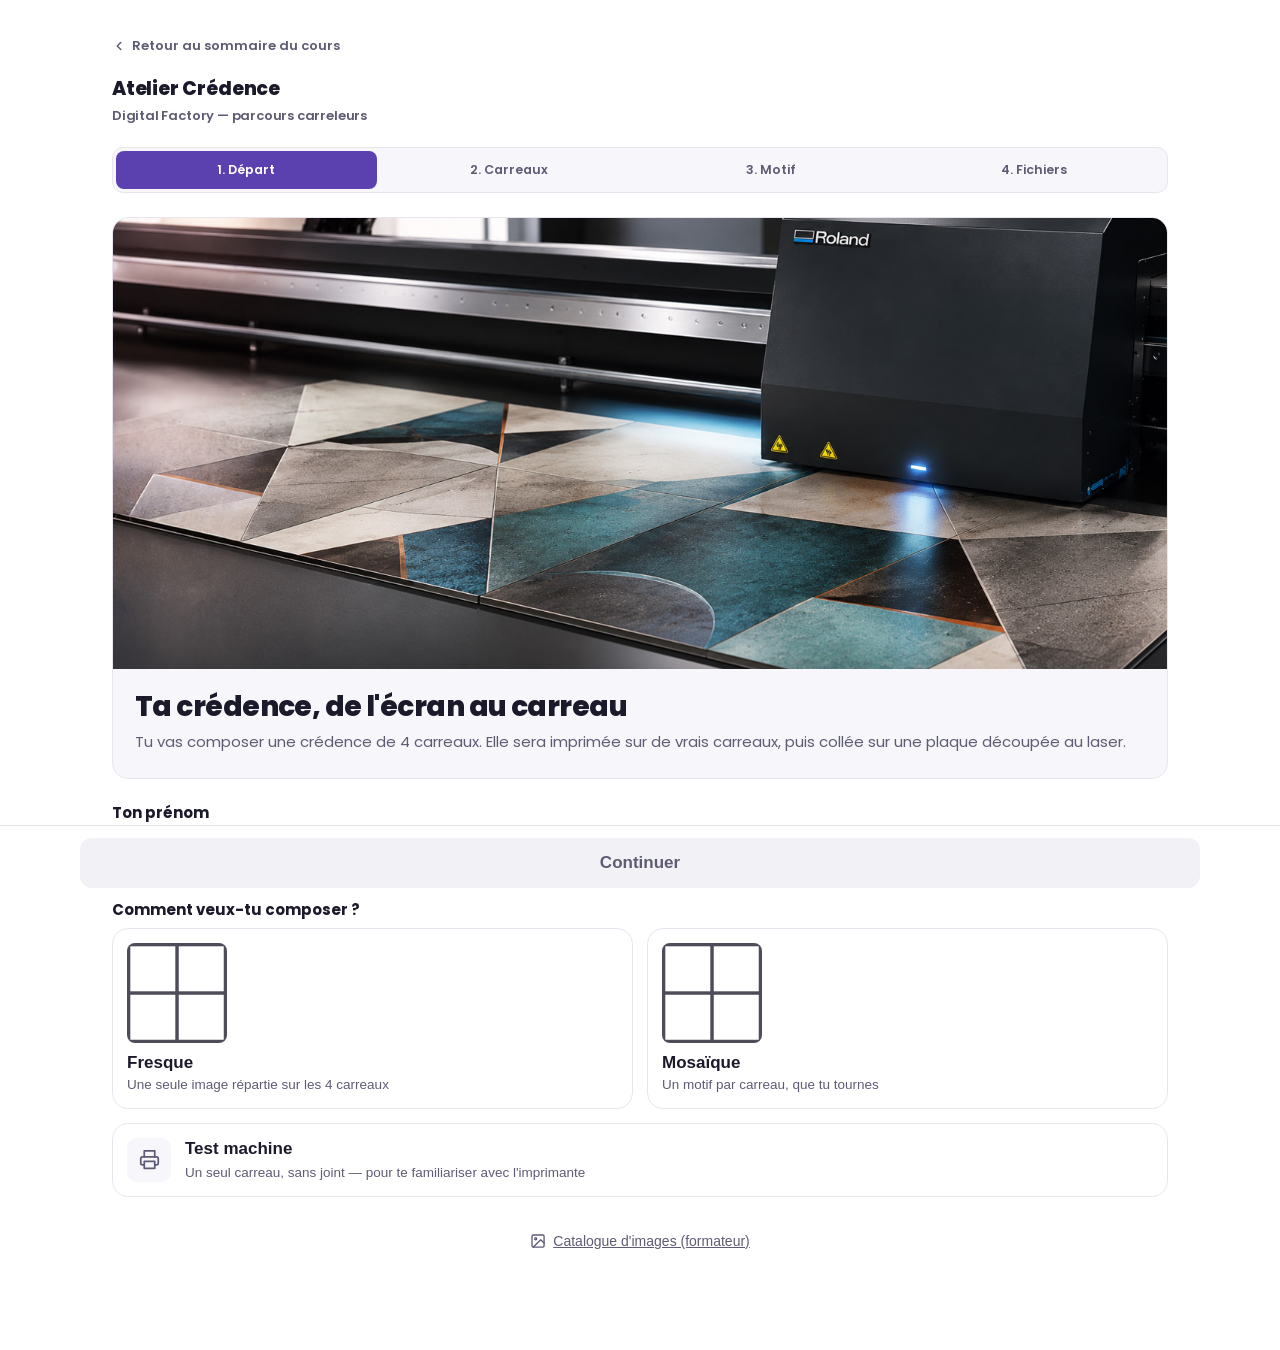
==== commit a5b2862b: "Retravaille la landing (inspirée du site Cyber), retire le logo partout, nettoie les kickers "Titre"" ====
--- a/atelier-credence.html
+++ b/atelier-credence.html
@@ -44,10 +44,7 @@
 /* focus visible accessible (WCAG) */
 :focus-visible{outline:3px solid var(--blue); outline-offset:2px;}
 
-header{display:flex; align-items:center; gap:14px; padding:12px 0 20px;}
-.logo{display:grid; grid-template-columns:repeat(2,15px); gap:3px; background:var(--border); padding:3px; border-radius:5px;}
-.logo span{width:15px; height:15px; background:var(--mauve); display:block; border-radius:2px;}
-.logo span:nth-child(2),.logo span:nth-child(3){background:var(--card);}
+header{padding:12px 0 20px;}
 h1{font-size:19px; font-weight:800; margin:0; letter-spacing:-0.01em; color:var(--text);}
 h1 small{display:block; font-size:13px; font-weight:600; color:var(--muted); margin-top:2px;}
 
@@ -253,7 +250,6 @@
 <div class="wrap">
 <a href="index.html" style="display:inline-flex; align-items:center; gap:6px; font-size:13px; font-weight:600; color:var(--muted); text-decoration:none; margin-top:12px"><svg width="14" height="14" viewBox="0 0 24 24" fill="none" stroke="currentColor" stroke-width="2.5" stroke-linecap="round" stroke-linejoin="round"><polyline points="15 18 9 12 15 6"/></svg>Retour au sommaire du cours</a>
 <header>
-  <div class="logo"><span></span><span></span><span></span><span></span></div>
   <h1>Atelier Crédence<small>Digital Factory — parcours carreleurs</small></h1>
 </header>
 
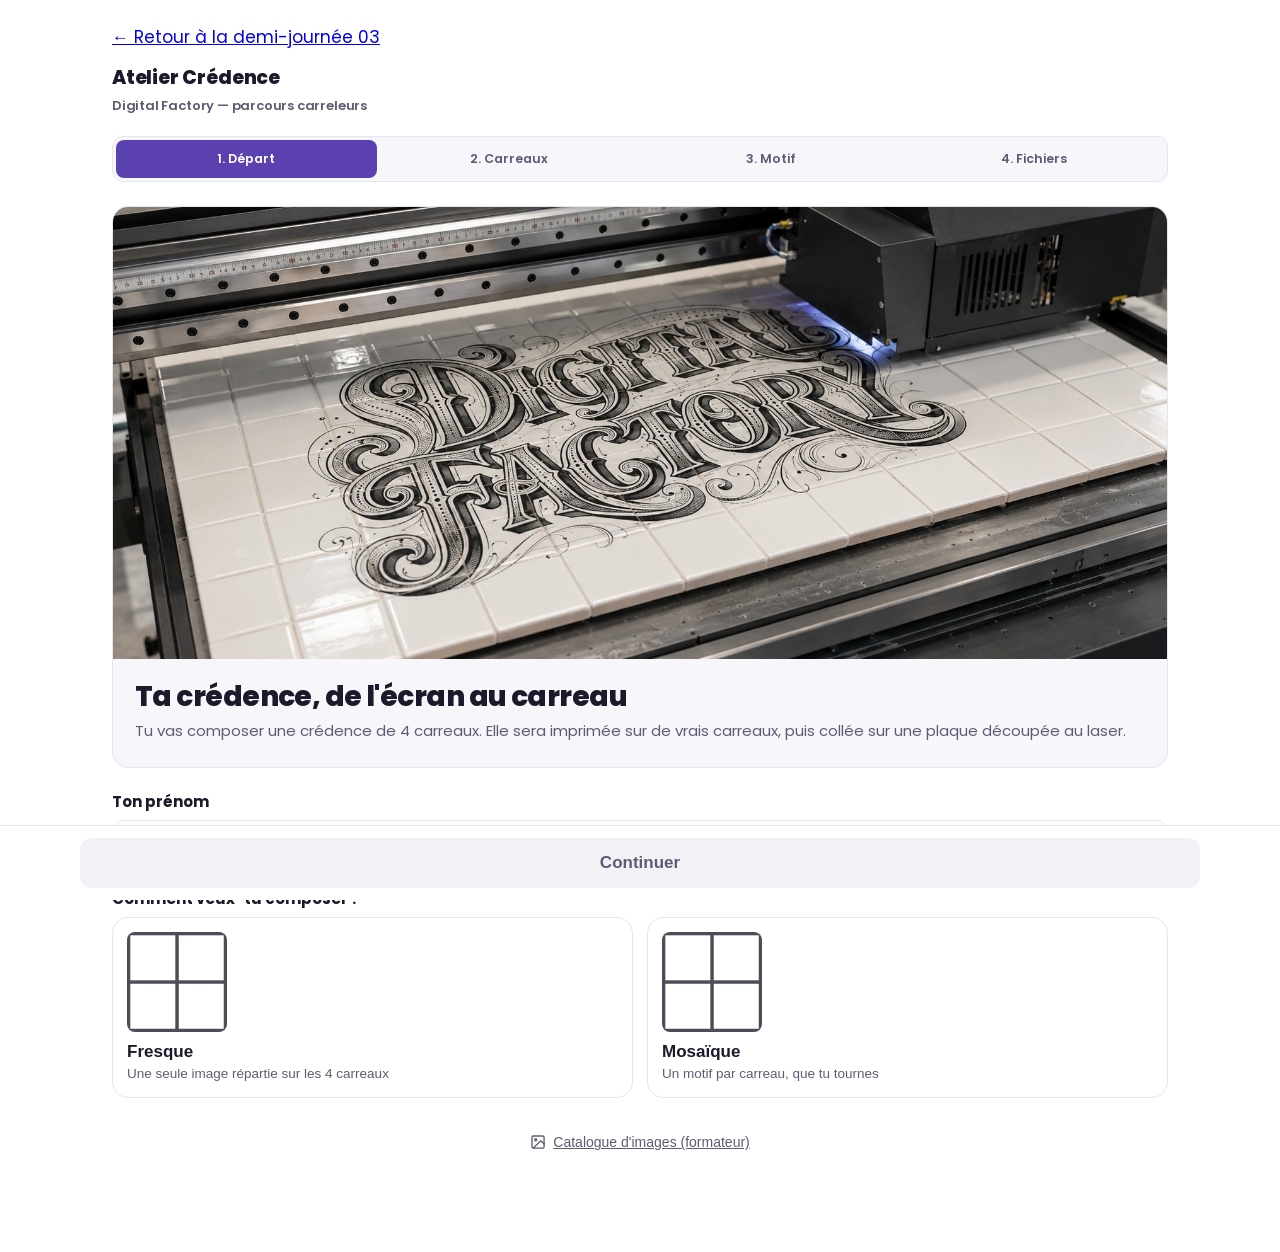
==== commit 3b8bb84c: "Add files via upload" ====
--- a/atelier-credence.html
+++ b/atelier-credence.html
@@ -99,14 +99,6 @@
 .carte canvas{width:100%; max-width:100px; aspect-ratio:1; border-radius:8px; display:block; margin-bottom:10px;}
 .carte b{display:block; font-size:17px; margin-bottom:3px; color:var(--text);}
 .carte span{font-size:13.5px; color:var(--muted); line-height:1.35; display:block;}
-/* carte « Test machine » : option utilitaire distincte, pas un 3e mode de composition
-   à poids égal — rangée horizontale pleine largeur sous les deux cartes principales. */
-.carte-util{grid-column:1 / -1; display:flex; align-items:center; gap:14px;}
-.carte-util .ic-wrap{flex:none; width:44px; height:44px; border-radius:10px; background:var(--wash);
-  display:flex; align-items:center; justify-content:center; color:var(--muted);}
-.carte-util .ic-wrap svg{width:21px; height:21px;}
-.carte-util.on .ic-wrap{background:var(--mauve); color:#fff;}
-
 .banque{display:flex; gap:10px; flex-wrap:wrap;}
 .banque button{width:74px; height:74px; padding:0; border:1.5px solid var(--border);
   border-radius:var(--radius-md); overflow:hidden; cursor:pointer; background:var(--card);}
@@ -245,10 +237,11 @@
 .modal .box h2 .ic{color:var(--mauve); margin-right:9px; vertical-align:-.18em;}
 .btn2.reset{color:var(--muted);}
 </style>
+<link rel="stylesheet" href="assets/app-theme.css">
 </head>
-<body>
+<body class="tool-page tool-credence">
 <div class="wrap">
-<a href="index.html" style="display:inline-flex; align-items:center; gap:6px; font-size:13px; font-weight:600; color:var(--muted); text-decoration:none; margin-top:12px"><svg width="14" height="14" viewBox="0 0 24 24" fill="none" stroke="currentColor" stroke-width="2.5" stroke-linecap="round" stroke-linejoin="round"><polyline points="15 18 9 12 15 6"/></svg>Retour au sommaire du cours</a>
+<a class="tool-back" href="demi-journee-3.html">← Retour à la demi-journée 03</a>
 <header>
   <h1>Atelier Crédence<small>Digital Factory — parcours carreleurs</small></h1>
 </header>
@@ -287,10 +280,6 @@
       <canvas id="miniA" width="120" height="120"></canvas>
       <b>Mosaïque</b><span>Un motif par carreau, que tu tournes</span>
     </button>
-    <button class="carte carte-util" id="cModeU" onclick="setMode('unique')">
-      <span class="ic-wrap"><svg viewBox="0 0 24 24" fill="none" stroke="currentColor" stroke-width="2" stroke-linecap="round" stroke-linejoin="round" aria-hidden="true"><polyline points="6 9 6 2 18 2 18 9"/><path d="M6 18H4a2 2 0 0 1-2-2v-5a2 2 0 0 1 2-2h16a2 2 0 0 1 2 2v5a2 2 0 0 1-2 2h-2"/><rect x="6" y="14" width="12" height="8"/></svg></span>
-      <span><b>Test machine</b><span>Un seul carreau, sans joint — pour te familiariser avec l'imprimante</span></span>
-    </button>
   </div>
 </section>
 
@@ -305,20 +294,6 @@
           <button id="t100" class="on" onclick="setTile(100)">10 × 10 cm<small>petit format</small></button>
           <button id="t147" onclick="setTile(147)">14,7 × 14,7 cm<small>grand format</small></button>
         </div>
-      </div>
-      <div id="blocFormatLibre">
-        <label>Taille du carreau (mm) — carré ou rectangulaire</label>
-        <div class="dims-libre">
-          <div>
-            <label for="tileLibreW">Largeur</label>
-            <div class="rang-libre"><input type="number" id="tileLibreW" min="20" max="300" step="1" value="100"><span>mm</span></div>
-          </div>
-          <div>
-            <label for="tileLibreH">Hauteur</label>
-            <div class="rang-libre"><input type="number" id="tileLibreH" min="20" max="300" step="1" value="100"><span>mm</span></div>
-          </div>
-        </div>
-        <p class="note">Utilise les dimensions exactes du carreau que tu as sous la main pour ce test.</p>
       </div>
       <div id="blocJoint">
         <label>Largeur du joint</label>
@@ -388,14 +363,7 @@
     <button onclick="ouvrePlan()"><span class="num">4</span><span><b>Plan de pose</b><small>À suivre sur la tablette pendant la pose — étapes à cocher</small></span></button>
     <button onclick="ouvreVersa()"><span class="num">5</span><span><b>Procédure VersaWorks</b><small>Réglages d'impression — étapes à cocher</small></span></button>
   </div>
-  <div class="dl" id="dlUnique">
-    <button onclick="exportGabaritUnique()"><span class="num">1</span><span><b>Gabarit de placement</b><small>PDF — le contour à imprimer sur le plateau, avant le carreau</small></span></button>
-    <button onclick="exportUVUnique()"><span class="num">2</span><span><b>Impression test</b><small>PDF — le carreau, avec 2 mm de débord</small></span></button>
-    <button onclick="ouvreTest()"><span class="num">3</span><span><b>Procédure Test machine</b><small>Les étapes dans l'ordre — étapes à cocher</small></span></button>
-    <button onclick="ouvreVersa()"><span class="num">4</span><span><b>Procédure VersaWorks</b><small>Réglages d'impression — étapes à cocher</small></span></button>
-  </div>
   <div class="enc" id="encNormal"><svg class="ic" viewBox="0 0 24 24" fill="none" stroke="currentColor" stroke-width="2" stroke-linecap="round" stroke-linejoin="round" aria-hidden="true"><circle cx="12" cy="12" r="10"/><line x1="12" y1="16" x2="12" y2="12"/><line x1="12" y1="8" x2="12.01" y2="8"/></svg><span>Sur la machine : gabarit d'abord, carreaux dans les carrés en trait plein, puis impression. Les carreaux sont écartés de 10 mm et l'image déborde de 2 mm autour de chacun — un carreau légèrement décalé reste couvert jusqu'au bord.</span></div>
-  <div class="enc" id="encUnique"><svg class="ic" viewBox="0 0 24 24" fill="none" stroke="currentColor" stroke-width="2" stroke-linecap="round" stroke-linejoin="round" aria-hidden="true"><circle cx="12" cy="12" r="10"/><line x1="12" y1="16" x2="12" y2="12"/><line x1="12" y1="8" x2="12.01" y2="8"/></svg><span>Sur la machine : gabarit d'abord (contour seul, sans image), carreau posé dans le trait plein, puis impression test par-dessus. C'est un simple carreau de test, pas un morceau de la crédence finale — pas de plaque support ni de collage à prévoir.</span></div>
   <button class="btn2" id="btnRecommencer" onclick="recommencer()" style="width:100%; justify-content:center; margin-top:18px; display:flex; align-items:center; gap:9px"><svg class="ic" viewBox="0 0 24 24" fill="none" stroke="currentColor" stroke-width="2" stroke-linecap="round" stroke-linejoin="round" aria-hidden="true"><polyline points="1 4 1 10 7 10"/><path d="M3.51 15a9 9 0 1 0 2.13-9.36L1 10"/></svg>Retour au début</button>
 </section>
 
@@ -441,15 +409,6 @@
   </div>
 </div>
 
-<div class="modal" id="modalTest">
-  <div class="box">
-    <div id="testEcran"></div>
-    <div class="actions" style="justify-content:flex-end; margin-top:22px; border-top:1px solid var(--border); padding-top:16px">
-      <button class="btn2" onclick="fermeTest()">Fermer</button>
-    </div>
-  </div>
-</div>
-
 <div class="nav">
   <div class="in">
     <button id="btnRetour" onclick="nav(-1)" style="display:none">Retour</button>
@@ -489,7 +448,6 @@
 const MARGE = 5;      // marge de page du plateau (mm)
 
 const state = {step:0, prenom:'', mode:null, tile:100, joint:3,
-  tileW:100, tileH:100, /* mode « Test machine » : largeur/hauteur libres, carreau pas forcément carré */
   f:{img:0, zoom:1, ox:.5, oy:.5},
   az:[{m:-1,rot:0},{m:-1,rot:0},{m:-1,rot:0},{m:-1,rot:0}],
   brush:0};
@@ -611,35 +569,13 @@
   const cy=clamp(state.f.oy*img.height, c/2, img.height-c/2);
   return {x:cx-c/2, y:cy-c/2, w:c, h:c};
 }
-/* largeur physique (mm) représentée par le cadrage : 2 carreaux + joint,
-   ou un seul carreau sans joint en mode « Test machine ». */
+/* largeur physique (mm) représentée par le cadrage : 2 carreaux + joint. */
 function effDpi(){ const c=cropRect(); return c ? c.w/W()*25.4 : 0; }
 function zoomMax(){
   const img=IMGS.fresque[state.f.img];
   if(!img||!img.width) return 2;
   return clamp(Math.min(img.width,img.height)/W()*25.4/150, 1.01, 3);
 }
-/* ---------- mode « Test machine » : carreau libre, carré ou rectangulaire ---------- */
-function cropRectUnique(){
-  const img=IMGS.fresque[state.f.img];
-  if(!img||!img.width) return null;
-  const ratio=state.tileW/state.tileH;
-  const baseW = img.width/img.height>ratio ? img.height*ratio : img.width;
-  const baseH = baseW/ratio;
-  const w=baseW/state.f.zoom, h=baseH/state.f.zoom;
-  const cx=clamp(state.f.ox*img.width, w/2, img.width-w/2);
-  const cy=clamp(state.f.oy*img.height, h/2, img.height-h/2);
-  return {x:cx-w/2, y:cy-h/2, w, h};
-}
-function effDpiUnique(){ const c=cropRectUnique(); return c ? c.w/state.tileW*25.4 : 0; }
-function zoomMaxUnique(){
-  const img=IMGS.fresque[state.f.img];
-  if(!img||!img.width) return 2;
-  const ratio=state.tileW/state.tileH;
-  const baseW = img.width/img.height>ratio ? img.height*ratio : img.width;
-  return clamp((baseW/state.tileW*25.4)/150, 1.01, 3);
-}
-
 /* un carreau, avec débord optionnel en mm sur les 4 côtés */
 function tuile(i, pxTile, bleedMm){
   const b = bleedMm||0;
@@ -681,28 +617,6 @@
     if(state.mode==='azulejos' && state.az[i].m<0) continue;
     ctx.drawImage(tuile(i,tp,0), x, y);
   }
-}
-/* mode « Test machine » : un seul carreau, carré ou rectangulaire, sans joint —
-   mêmes principes que tuile()/dessineCredence(), mais pxPerMm (plutôt qu'une
-   largeur de tuile) car les deux côtés peuvent différer. */
-function tuileUnique(pxPerMm, bleedMm){
-  const b=bleedMm||0;
-  const totalW=state.tileW+2*b, totalH=state.tileH+2*b;
-  const pxW=Math.max(1, Math.round(totalW*pxPerMm)), pxH=Math.max(1, Math.round(totalH*pxPerMm));
-  const cv=document.createElement('canvas'); cv.width=pxW; cv.height=pxH;
-  const ctx=cv.getContext('2d');
-  ctx.fillStyle='#fff'; ctx.fillRect(0,0,pxW,pxH);
-  const img=IMGS.fresque[state.f.img], cr=cropRectUnique();
-  if(!cr) return cv;
-  const s=cr.w/state.tileW;
-  ctx.drawImage(img, cr.x-b*s, cr.y-b*s, totalW*s, totalH*s, 0, 0, pxW, pxH);
-  return cv;
-}
-function dessineCredenceUnique(cv, largPx){
-  const pxPerMm=largPx/state.tileW;
-  cv.width=largPx;
-  cv.height=Math.max(1, Math.round(state.tileH*pxPerMm));
-  cv.getContext('2d').drawImage(tuileUnique(pxPerMm,0), 0, 0);
 }
 function larg(el){ return Math.min(680, (el.parentElement.clientWidth||640)-2); }
 
@@ -767,30 +681,6 @@
   b.className='badge '+(d>=250?'ok':(d>=110?'warn':'alerte'));
   document.getElementById('zoom').max=zoomMax().toFixed(2);
 }
-/* mode « Test machine » : même principe que dessineCadrage(), crop rectangulaire
-   (cropRectUnique), sans traits de joint (aucun sens sur un carreau seul). */
-function dessineCadrageUnique(){
-  const cv=document.getElementById('cvCadrage');
-  const img=IMGS.fresque[state.f.img];
-  if(!img||!img.width) return;
-  const lp=larg(cv), s=lp/img.width;
-  cv.width=lp; cv.height=Math.round(img.height*s);
-  const ctx=cv.getContext('2d');
-  ctx.drawImage(img,0,0,cv.width,cv.height);
-  const cr=cropRectUnique(); if(!cr) return;
-  ctx.fillStyle='rgba(38,37,31,.55)';
-  ctx.fillRect(0,0,cv.width,cr.y*s);
-  ctx.fillRect(0,(cr.y+cr.h)*s,cv.width,cv.height);
-  ctx.fillRect(0,cr.y*s,cr.x*s,cr.h*s);
-  ctx.fillRect((cr.x+cr.w)*s,cr.y*s,cv.width,cr.h*s);
-  ctx.strokeStyle='#fff'; ctx.lineWidth=2.5;
-  ctx.strokeRect(cr.x*s,cr.y*s,cr.w*s,cr.h*s);
-  const d=Math.round(effDpiUnique());
-  const b=document.getElementById('dpiBadge');
-  b.textContent=d+' dpi';
-  b.className='badge '+(d>=250?'ok':(d>=110?'warn':'alerte'));
-  document.getElementById('zoom').max=zoomMaxUnique().toFixed(2);
-}
 let drag=null;
 const cvC=document.getElementById('cvCadrage');
 cvC.addEventListener('pointerdown',e=>{
@@ -812,14 +702,10 @@
 
 /* ---------- réglages ---------- */
 function setMode(m){
+  if(m!=='fresque' && m!=='azulejos') return;
   state.mode=m;
   document.getElementById('cModeF').classList.toggle('on',m==='fresque');
   document.getElementById('cModeA').classList.toggle('on',m==='azulejos');
-  document.getElementById('cModeU').classList.toggle('on',m==='unique');
-  if(m==='unique'){
-    document.getElementById('tileLibreW').value=state.tileW;
-    document.getElementById('tileLibreH').value=state.tileH;
-  }
   majNav();
 }
 function setTile(t){
@@ -828,14 +714,6 @@
   document.getElementById('t147').classList.toggle('on',t===147);
   rendu();
 }
-document.getElementById('tileLibreW').addEventListener('input',e=>{
-  state.tileW=clamp(Math.round(+e.target.value||0), 20, 300);
-  rendu();
-});
-document.getElementById('tileLibreH').addEventListener('input',e=>{
-  state.tileH=clamp(Math.round(+e.target.value||0), 20, 300);
-  rendu();
-});
 document.getElementById('joint').addEventListener('input',e=>{
   state.joint=+e.target.value;
   document.getElementById('jointVal').textContent=state.joint+' mm';
@@ -845,65 +723,41 @@
 /* ---------- rendu ---------- */
 function rendu(){
   minis();
-  const u=state.mode==='unique';
   if(state.step===1){
-    document.getElementById('blocJoint').style.display=u?'none':'block';
-    document.getElementById('blocFormat').style.display=u?'none':'block';
-    document.getElementById('blocFormatLibre').style.display=u?'block':'none';
     const cf=document.getElementById('cvFormat');
-    if(u){
-      dessineCredenceUnique(cf, larg(cf));
-      const pageTestW=state.tileW+2*MARGE, pageTestH=state.tileH+2*MARGE;
-      document.getElementById('recapFormat').innerHTML=
-        '<div><span>Carreau</span><b>'+state.tileW+' \u00d7 '+state.tileH+' mm</b></div>'
-        +'<div><span>Plateau d\u2019impression</span><b>'+pageTestW+' \u00d7 '+pageTestH+' mm</b></div>';
-    } else {
-      dessineCredence(cf, larg(cf));
-      document.getElementById('recapFormat').innerHTML=
-        '<div><span>Cr\u00e9dence finie</span><b>'+W()+' \u00d7 '+W()+' mm</b></div>'
-        +'<div><span>Plaque support</span><b>'+plaque()+' \u00d7 '+plaque()+' mm</b></div>'
-        +'<div><span>Plateau d\u2019impression</span><b>'+pagePlateau()+' \u00d7 '+pagePlateau()+' mm</b></div>'
-        +'<div><span>Surface de joint</span><b>'+(Math.round((1-4*state.tile*state.tile/(W()*W()))*1000)/10)+' %</b></div>';
-    }
+    dessineCredence(cf, larg(cf));
+    document.getElementById('recapFormat').innerHTML=
+      '<div><span>Cr\u00e9dence finie</span><b>'+W()+' \u00d7 '+W()+' mm</b></div>'
+      +'<div><span>Plaque support</span><b>'+plaque()+' \u00d7 '+plaque()+' mm</b></div>'
+      +'<div><span>Plateau d\u2019impression</span><b>'+pagePlateau()+' \u00d7 '+pagePlateau()+' mm</b></div>'
+      +'<div><span>Surface de joint</span><b>'+(Math.round((1-4*state.tile*state.tile/(W()*W()))*1000)/10)+' %</b></div>';
   }
   if(state.step===2){
-    const f=state.mode==='fresque' || u;
+    const f=state.mode==='fresque';
     document.getElementById('zoneFresque').style.display=f?'block':'none';
     document.getElementById('zoneAz').style.display=f?'none':'block';
-    document.getElementById('titreCompo').textContent=u?'Cadre ton carreau de test':(f?'Compose ta fresque':'Compose ta mosa\u00efque');
-    document.getElementById('titreCadrage').textContent=u
-      ?'Cadrage \u2014 fais glisser l\u2019image pour choisir la zone \u00e0 imprimer.'
-      :'Cadrage \u2014 fais glisser l\u2019image. Les traits blancs montrent les joints.';
-    document.getElementById('titreApercu').textContent=u?'Ton carreau de test':'Ta cr\u00e9dence, joints compris';
-    document.getElementById('aideCompo').textContent=u
-      ?'Choisis une image, puis cadre la partie qui deviendra ton carreau d\u2019essai.'
-      :(f?'Choisis une image, puis cadre la partie qui deviendra ta cr\u00e9dence.'
-        :'Choisis un motif, applique-le, fais-le pivoter. La composition na\u00eet des rotations.');
-    if(u) dessineCadrageUnique(); else if(f) dessineCadrage(); else majGrille();
+    document.getElementById('titreCompo').textContent=f?'Compose ta fresque':'Compose ta mosa\u00efque';
+    document.getElementById('titreCadrage').textContent='Cadrage \u2014 fais glisser l\u2019image. Les traits blancs montrent les joints.';
+    document.getElementById('titreApercu').textContent='Ta cr\u00e9dence, joints compris';
+    document.getElementById('aideCompo').textContent=f
+      ?'Choisis une image, puis cadre la partie qui deviendra ta cr\u00e9dence.'
+      :'Choisis un motif, applique-le, fais-le pivoter. La composition na\u00eet des rotations.';
+    if(f) dessineCadrage(); else majGrille();
     const cv=document.getElementById('cvVerif');
     let h='<div><span>Pr\u00e9nom</span><b>'+(state.prenom||'\u2014')+'</b></div>';
-    if(u){
-      dessineCredenceUnique(cv, larg(cv));
-      h+='<div><span>Carreau</span><b>'+(state.tileW/10).toString().replace('.',',')+' \u00d7 '+(state.tileH/10).toString().replace('.',',')+' cm</b></div>';
-    } else {
-      dessineCredence(cv, larg(cv));
-      h+='<div><span>Carreaux</span><b>4 \u00d7 '+(state.tile/10).toString().replace('.',',')+' cm</b></div>'
-        +'<div><span>Joint</span><b>'+state.joint+' mm</b></div>'
-        +'<div><span>Cr\u00e9dence finie</span><b>'+W()+' \u00d7 '+W()+' mm</b></div>';
-    }
-    if(f){ const d=Math.round(u?effDpiUnique():effDpi());
+    dessineCredence(cv, larg(cv));
+    h+='<div><span>Carreaux</span><b>4 \u00d7 '+(state.tile/10).toString().replace('.',',')+' cm</b></div>'
+      +'<div><span>Joint</span><b>'+state.joint+' mm</b></div>'
+      +'<div><span>Cr\u00e9dence finie</span><b>'+W()+' \u00d7 '+W()+' mm</b></div>';
+    if(f){ const d=Math.round(effDpi());
       h+='<div><span>Qualit\u00e9 d\u2019impression</span><b>'+d+' dpi \u2014 '
         +(d>=250?'bonne':(d>=110?'correcte':'insuffisante'))+'</b></div>'; }
     document.getElementById('recap').innerHTML=h;
   }
   if(state.step===3){
-    document.getElementById('aideFichiers').textContent=u
-      ?'Deux fichiers à envoyer à l’imprimante, dans l’ordre — rien à assembler ensuite.'
-      :'Chaque fichier part vers une machine. Le plan de pose t’accompagne au collage.';
-    document.getElementById('dlNormal').style.display=u?'none':'grid';
-    document.getElementById('dlUnique').style.display=u?'grid':'none';
-    document.getElementById('encNormal').style.display=u?'none':'flex';
-    document.getElementById('encUnique').style.display=u?'flex':'none';
+    document.getElementById('aideFichiers').textContent='Chaque fichier part vers une machine. Le plan de pose t’accompagne au collage.';
+    document.getElementById('dlNormal').style.display='grid';
+    document.getElementById('encNormal').style.display='flex';
   }
   majNav();
 }
@@ -954,18 +808,14 @@
 function recommencer(){
   if(!confirm('Retourner au début ?\n\nLa composition actuelle sera perdue. Le catalogue d’images est conservé.')) return;
   state.step=0; state.prenom=''; state.mode=null; state.tile=100; state.joint=3;
-  state.tileW=100; state.tileH=100;
   state.f={img:0, zoom:1, ox:.5, oy:.5};
   state.az=[{m:-1,rot:0},{m:-1,rot:0},{m:-1,rot:0},{m:-1,rot:0}];
   state.brush=0;
   document.getElementById('prenom').value='';
   document.getElementById('cModeF').classList.remove('on');
   document.getElementById('cModeA').classList.remove('on');
-  document.getElementById('cModeU').classList.remove('on');
   document.getElementById('t100').classList.add('on');
   document.getElementById('t147').classList.remove('on');
-  document.getElementById('tileLibreW').value=100;
-  document.getElementById('tileLibreH').value=100;
   document.getElementById('joint').value=3;
   document.getElementById('jointVal').textContent='3 mm';
   document.getElementById('zoom').value=1;
@@ -1056,19 +906,6 @@
   }
   dl(URL.createObjectURL(ecrisPDF(page, c, imgs)), slug()+'_impression_uv.pdf');
 }
-/* mode « Test machine » : un seul carreau (carré ou rectangulaire) sur sa propre
-   petite page, même principe qu'exportUV(). */
-function exportUVUnique(){
-  const pageW=state.tileW+2*MARGE, pageH=state.tileH+2*MARGE, pHpt=pageH*K;
-  const totalW=state.tileW+2*DEBORD, totalH=state.tileH+2*DEBORD;
-  const cv=tuileUnique(DPI/25.4, DEBORD);
-  const imgs=[{data:jpegBin(cv), w:cv.width, h:cv.height}];
-  const x=(MARGE-DEBORD)*K, y=pHpt-(MARGE-DEBORD)*K-totalH*K;
-  const c='q '+(totalW*K).toFixed(3)+' 0 0 '+(totalH*K).toFixed(3)+' '
-    +x.toFixed(3)+' '+y.toFixed(3)+' cm /Im0 Do Q\n';
-  dl(URL.createObjectURL(ecrisPDF(pageW, c, imgs, pageH)), slug()+'_impression_test.pdf');
-}
-
 const SEG={a:[[0,0],[6,0]],b:[[6,0],[6,5]],c:[[6,5],[6,10]],d:[[0,10],[6,10]],
   e:[[0,5],[0,10]],f:[[0,0],[0,5]],g:[[0,5],[6,5]]};
 const DG={1:'bc', 2:'abged', 3:'abgcd', 4:'fgbc'};
@@ -1099,28 +936,6 @@
     +'(carreau '+t+' mm - ecart '+ECART+' mm - debord '+DEBORD+' mm - trait plein = carreau) Tj ET\n';
   dl(URL.createObjectURL(ecrisPDF(page, c, [])), 'gabarit_placement_'+t+'mm.pdf');
 }
-/* mode « Test machine » : même principe qu'exportGabarit(), un seul carreau.
-   Trait plein = contour exact du carreau à poser. Trait pointillé = débord de
-   l'image (2 mm), qui n'existe que dans le fichier d'impression, pas ici. */
-function exportGabaritUnique(){
-  const pageW=state.tileW+2*MARGE, pageH=state.tileH+2*MARGE, pHpt=pageH*K;
-  const tw=state.tileW, th=state.tileH, x=MARGE, y=MARGE;
-  const Y = mm => pHpt - mm*K;
-  let c='0 G 0.8 w\n';
-  c+=(x*K).toFixed(2)+' '+Y(y+th).toFixed(2)+' '
-    +(tw*K).toFixed(2)+' '+(th*K).toFixed(2)+' re S\n';
-  c+='[3 3] 0 d 0.4 w\n'
-    +((x-DEBORD)*K).toFixed(2)+' '+Y(y+th+DEBORD).toFixed(2)+' '
-    +((tw+2*DEBORD)*K).toFixed(2)+' '+((th+2*DEBORD)*K).toFixed(2)+' re S\n'
-    +'[] 0 d 0.8 w\n';
-  c+='1.2 w 0 '+Y(0).toFixed(2)+' m '+(16*K).toFixed(2)+' '+Y(0).toFixed(2)+' l S\n'
-    +'0 '+Y(0).toFixed(2)+' m 0 '+Y(16).toFixed(2)+' l S\n';
-  c+='BT /F1 7 Tf '+(20*K).toFixed(2)+' '+Y(8).toFixed(2)+' Td (origine machine) Tj ET\n';
-  c+='BT /F1 6 Tf '+(MARGE*K).toFixed(2)+' '+Y(pageH-2).toFixed(2)+' Td '
-    +'(carreau '+tw+' x '+th+' mm - debord '+DEBORD+' mm - trait plein = carreau) Tj ET\n';
-  dl(URL.createObjectURL(ecrisPDF(pageW, c, [], pageH)), 'gabarit_test_'+tw+'x'+th+'mm.pdf');
-}
-
 function chiffreSVG(n,x,y,col){
   let s='';
   for(const k of DG[n]){
@@ -1213,33 +1028,6 @@
 }
 function fermeVersa(){ document.getElementById('modalVersa').classList.remove('on'); }
 
-/* Procédure courte — mode Test machine : un seul carreau, sans joint */
-function etapesTest(){
-  return [
-    {texte:'Imprime le <b>gabarit</b> (fichier 1) directement sur le plateau de la machine — juste le contour, sans image.'},
-    {texte:'Place le carreau bien à l’intérieur du contour en trait plein.'},
-    {texte:'Règle à nouveau la <b>hauteur du plateau</b> : le carreau a de l’épaisseur, la distance entre la tête d’impression et la surface a changé depuis le gabarit (imprimé à plat, sans rien dessus).', cle:true},
-    {texte:'Imprime l’<b>impression test</b> (fichier 2) par-dessus, sans déplacer le carreau.'},
-    {texte:'Vérifie le résultat : couleurs, netteté, débord bien couvert jusqu’au bord.'}
-  ];
-}
-function ouvreTest(){
-  const check=etapesTest().map((e,i)=>{
-    const n=i+1;
-    return '<label class="pc'+(e.cle?' pc-cle':'')+'"><input type="checkbox"><span class="pc-n">'+n+'</span><span class="pc-body"><span class="pc-txt">'+(e.cle?'<span class="pc-tag">Point clé</span>':'')+e.texte+'</span></span></label>';
-  }).join('');
-  document.getElementById('testEcran').innerHTML=
-    '<div style="--accent:var(--mauve)">'
-    +'<h2 class="plan-titre"><svg class="ic" viewBox="0 0 24 24" fill="none" stroke="currentColor" stroke-width="2" stroke-linecap="round" stroke-linejoin="round" aria-hidden="true"><polyline points="6 9 6 2 18 2 18 9"/><path d="M6 18H4a2 2 0 0 1-2-2v-5a2 2 0 0 1 2-2h16a2 2 0 0 1 2 2v5a2 2 0 0 1-2 2h-2"/><rect x="6" y="14" width="12" height="8"/></svg>Procédure Test machine</h2>'
-    +'<p class="plan-sous">Un carreau seul, dans l’ordre</p>'
-    +'<p class="plan-hint">Coche chaque étape au fur et à mesure.</p>'
-    +'<div class="plan-check">'+check+'</div>'
-    +'</div>';
-  const box=document.querySelector('#modalTest .box'); if(box) box.scrollTop=0;
-  document.getElementById('modalTest').classList.add('on');
-}
-function fermeTest(){ document.getElementById('modalTest').classList.remove('on'); }
-
 window.addEventListener('resize',rendu);
 document.getElementById('prenom').addEventListener('input',majNav);
 rendu(); charge();
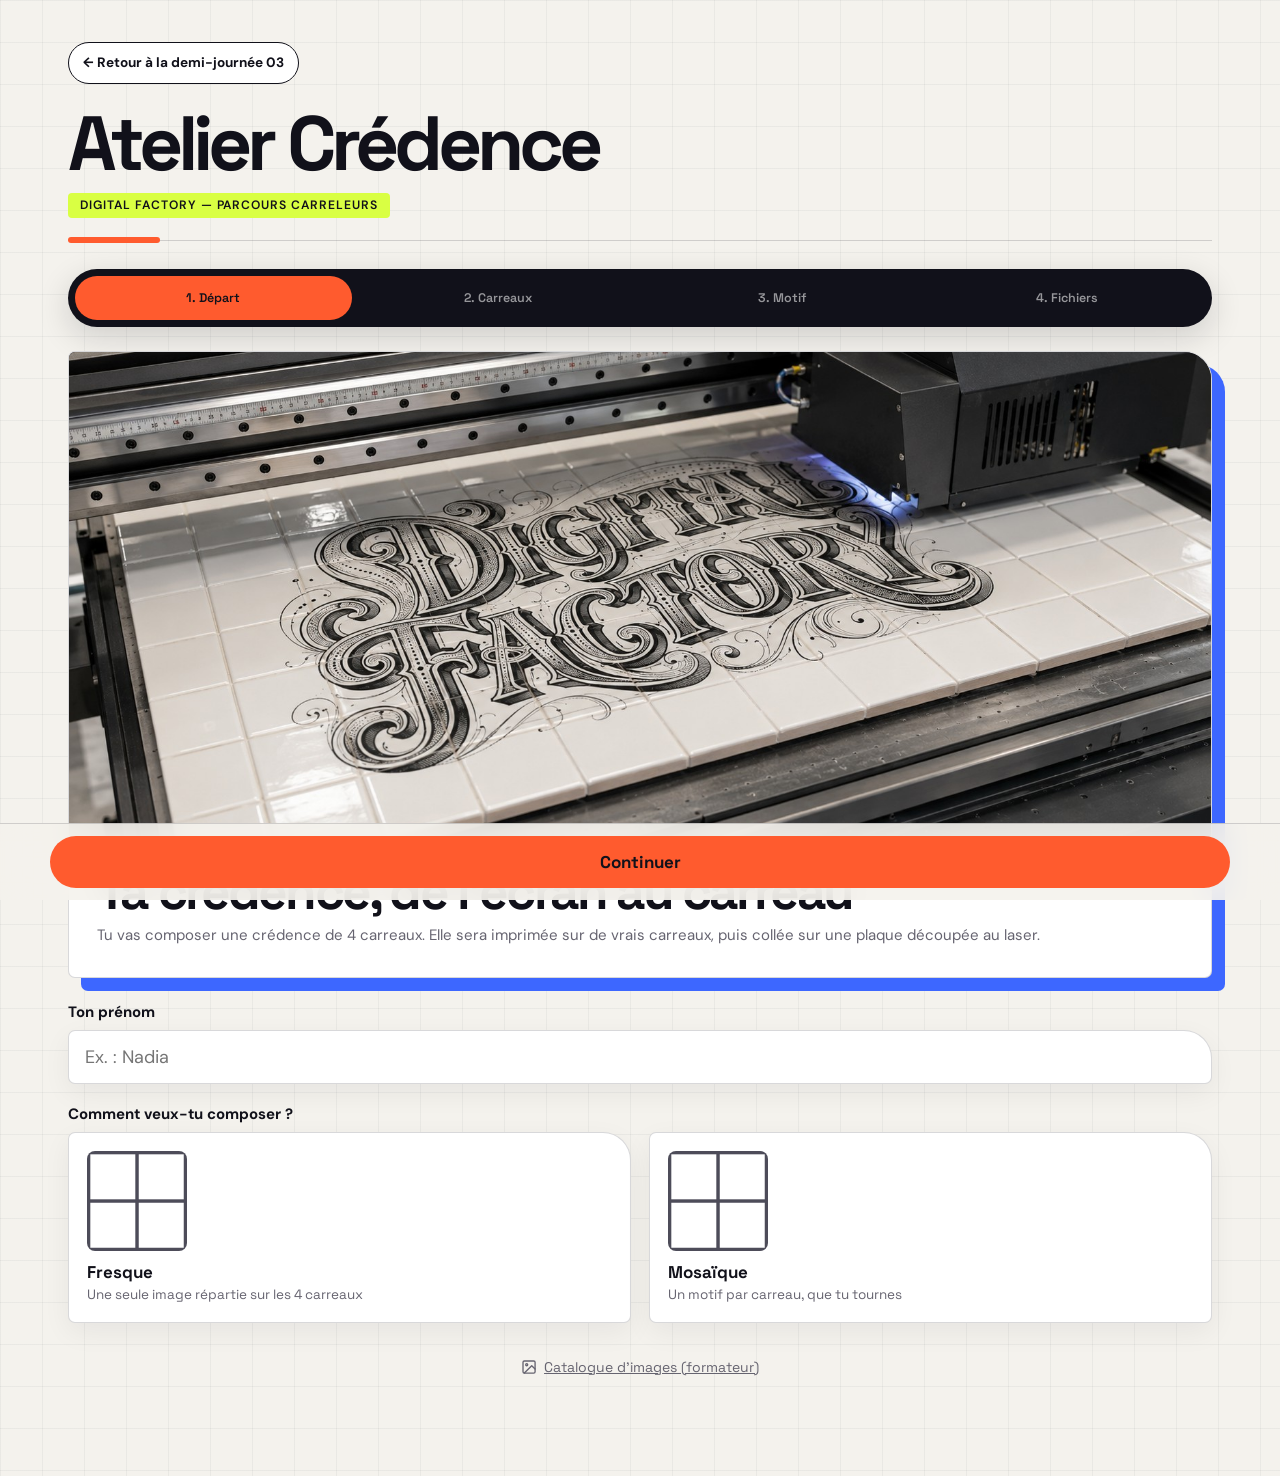
==== commit 80f913ff: "Add landing page favicon across site" ====
--- a/atelier-credence.html
+++ b/atelier-credence.html
@@ -4,7 +4,7 @@
 <meta charset="UTF-8">
 <meta name="viewport" content="width=device-width, initial-scale=1.0, maximum-scale=1.0, user-scalable=no">
 <title>Atelier Crédence — Digital Factory</title>
-<link rel="icon" href="data:image/svg+xml,%3Csvg xmlns='http://www.w3.org/2000/svg' viewBox='0 0 32 32'%3E%3Crect width='32' height='32' rx='6' fill='%23E7E6EF'/%3E%3Crect x='5' y='5' width='9.5' height='9.5' rx='2' fill='%235B41B0'/%3E%3Crect x='17.5' y='5' width='9.5' height='9.5' rx='2' fill='%23fff'/%3E%3Crect x='5' y='17.5' width='9.5' height='9.5' rx='2' fill='%23fff'/%3E%3Crect x='17.5' y='17.5' width='9.5' height='9.5' rx='2' fill='%235B41B0'/%3E%3C/svg%3E">
+<link rel="icon" type="image/svg+xml" href="favicon.svg">
 <style>
 /* Police maison : Poppins (Google Fonts, auto-hébergée dans assets/fonts/ — pas d'appel externe) */
 @font-face{font-family:"Poppins"; src:url("assets/fonts/poppins-400.woff2") format("woff2"); font-weight:400; font-style:normal; font-display:swap;}
--- a/assets/app-theme.css
+++ b/assets/app-theme.css
@@ -0,0 +1,220 @@
+@import url('https://fonts.googleapis.com/css2?family=DM+Sans:wght@400;500;600;700&family=Space+Grotesk:wght@500;600;700&display=swap');
+
+body.tool-page{
+  --ink:#11111A;
+  --paper:#F4F2ED;
+  --orange:#FF5B2E;
+  --acid:#D9FF43;
+  --electric:#3D67FF;
+  --font:"DM Sans",sans-serif;
+  --bg:var(--paper);
+  --wash:#E9E6DE;
+  --card:#FFFFFF;
+  --border:rgba(17,17,26,.16);
+  --text:var(--ink);
+  --muted:#666470;
+  --mauve:var(--orange);
+  --mauve-dark:#D53D17;
+  --mauve-soft:#FFE0D5;
+  --blue:var(--electric);
+  --blue-dark:#2343B8;
+  --blue-soft:#E3E9FF;
+  margin:0;
+  background:
+    linear-gradient(rgba(17,17,26,.045) 1px,transparent 1px),
+    linear-gradient(90deg,rgba(17,17,26,.045) 1px,transparent 1px),
+    var(--paper);
+  background-size:42px 42px;
+  color:var(--ink);
+  font-family:"DM Sans",sans-serif;
+}
+
+body.tool-page .wrap{max-width:1240px;padding-left:clamp(18px,4vw,48px);padding-right:clamp(18px,4vw,48px);}
+
+body.tool-page .tool-back{
+  display:inline-flex;
+  align-items:center;
+  margin:18px 0 0;
+  padding:9px 14px;
+  color:var(--ink);
+  background:#fff;
+  border:1px solid var(--ink);
+  border-radius:999px;
+  font-size:.85rem;
+  font-weight:700;
+  text-decoration:none;
+  transition:background .2s ease,color .2s ease,transform .2s ease;
+}
+body.tool-page .tool-back:hover{color:#fff;background:var(--ink);transform:translateX(-3px);}
+
+body.tool-page header{
+  margin:0 0 28px;
+  padding:26px 0 22px;
+  border-bottom:1px solid var(--border);
+  position:relative;
+}
+
+body.tool-page header::after{
+  content:"";
+  position:absolute;
+  left:0;
+  bottom:-3px;
+  width:92px;
+  height:6px;
+  border-radius:999px;
+  background:var(--orange);
+}
+
+body.tool-page h1,
+body.tool-page h2,
+body.tool-page h3,
+body.tool-page .steps,
+body.tool-page button{font-family:"Space Grotesk",sans-serif;}
+
+body.tool-page h1{
+  margin:0;
+  font-size:clamp(2.6rem,6vw,5.8rem);
+  line-height:.88;
+  letter-spacing:-.065em;
+}
+
+body.tool-page h1 small{
+  display:block;
+  width:max-content;
+  max-width:100%;
+  margin:16px 0 0;
+  padding:7px 12px;
+  color:var(--ink);
+  background:var(--acid);
+  border-radius:4px;
+  font-family:"DM Sans",sans-serif;
+  font-size:.76rem;
+  letter-spacing:.08em;
+  text-transform:uppercase;
+}
+
+body.tool-page h2{font-size:clamp(2rem,4vw,3.8rem);line-height:.96;letter-spacing:-.055em;}
+
+body.tool-page .steps{
+  gap:8px;
+  padding:7px;
+  background:var(--ink);
+  border:0;
+  border-radius:999px;
+  box-shadow:0 10px 32px rgba(17,17,26,.16);
+}
+
+body.tool-page .steps div{
+  padding:12px 10px;
+  color:rgba(255,255,255,.56);
+  border-radius:999px;
+  transition:background .25s ease,color .25s ease;
+}
+
+body.tool-page .steps div.on{color:var(--ink);background:var(--orange);}
+body.tool-page .steps div.done{color:var(--ink);background:var(--acid);}
+
+body.tool-page .hero,
+body.tool-page .carte,
+body.tool-page .recap,
+body.tool-page canvas.zone,
+body.tool-page .grille,
+body.tool-page input[type=text],
+body.tool-page input[type=number]{
+  border:1px solid var(--border);
+  border-radius:7px 28px 7px 7px;
+  box-shadow:0 9px 28px rgba(17,17,26,.06);
+}
+
+body.tool-page .hero{overflow:hidden;background:#fff;box-shadow:13px 13px 0 var(--electric);}
+body.tool-page .hero-media{background:var(--ink);}
+body.tool-page .hero-copy{padding:26px 28px 30px;}
+
+body.tool-page input[type=text],body.tool-page input[type=number]{
+  padding:14px 16px;
+  background:#fff;
+  font-family:"DM Sans",sans-serif;
+  transition:border-color .2s ease,box-shadow .2s ease;
+}
+
+body.tool-page input[type=text]:focus,body.tool-page input[type=number]:focus{
+  border-color:var(--orange);
+  box-shadow:0 0 0 4px rgba(255,91,46,.15);
+}
+
+body.tool-page .cartes{gap:18px;}
+body.tool-page .carte{padding:18px;transition:transform .25s ease,border-color .25s ease,box-shadow .25s ease;}
+body.tool-page .carte:hover{border-color:var(--ink);transform:translateY(-4px);box-shadow:0 14px 34px rgba(17,17,26,.12);}
+body.tool-page .carte.on{border-color:var(--orange);background:#fff;box-shadow:8px 8px 0 var(--orange);}
+body.tool-page .carte-util.on .ic-wrap{background:var(--orange);color:var(--ink);}
+
+body.tool-page .toggle{padding:5px;background:var(--ink);border:0;border-radius:999px;}
+body.tool-page .toggle button{color:rgba(255,255,255,.6);border-radius:999px;}
+body.tool-page .toggle button.on{color:var(--ink);background:var(--orange);}
+
+body.tool-page .banque button{border-radius:5px 18px 5px 5px;transition:transform .2s ease,border-color .2s ease;}
+body.tool-page .banque button:hover{transform:translateY(-3px);border-color:var(--ink);}
+body.tool-page .banque button.on{border-color:var(--orange);box-shadow:0 0 0 3px rgba(255,91,46,.18);}
+
+body.tool-page .dl{gap:13px;}
+body.tool-page .dl button{
+  min-height:76px;
+  border:1px solid var(--border);
+  border-radius:6px 24px 6px 6px;
+  background:#fff;
+  transition:transform .25s ease,border-color .25s ease,box-shadow .25s ease;
+}
+body.tool-page .dl button:hover:not(:disabled){transform:translateX(5px);border-color:var(--ink);box-shadow:7px 7px 0 var(--acid);}
+body.tool-page .dl .num{color:var(--ink);background:var(--orange);border-radius:50%;}
+
+body.tool-page .btn2{
+  border:1px solid var(--ink);
+  border-radius:999px;
+  background:#fff;
+  transition:background .2s ease,color .2s ease,transform .2s ease;
+}
+body.tool-page .btn2:hover{color:#fff;background:var(--ink);transform:translateY(-2px);}
+
+body.tool-page .recap{padding:8px 18px;background:#fff;}
+body.tool-page .enc{border:0;border-left:6px solid var(--electric);border-radius:5px 20px 5px 5px;padding:16px 18px;}
+
+body.tool-page .nav{
+  background:rgba(244,242,237,.9);
+  border-color:var(--border);
+  backdrop-filter:blur(14px);
+}
+body.tool-page .nav .in{max-width:1180px;}
+body.tool-page .nav button{border-radius:999px;}
+body.tool-page #btnSuite{color:var(--ink);background:var(--orange);box-shadow:0 7px 0 var(--ink);}
+body.tool-page #btnSuite:hover:not(:disabled){background:var(--acid);transform:translateY(-2px);}
+body.tool-page #btnSuite:disabled{box-shadow:none;}
+
+body.tool-page .modal{backdrop-filter:blur(9px);}
+body.tool-page .modal .box{border-radius:8px 40px 8px 8px;box-shadow:16px 16px 0 var(--orange);}
+body.tool-page .pc{border-radius:5px 18px 5px 5px;}
+body.tool-page .pc-n{color:var(--orange);}
+body.tool-page .pc-tag{background:var(--orange);}
+body.tool-page .pc-cle{border-color:var(--orange);background:var(--mauve-soft);}
+
+body.tool-page.tool-uv .split{
+  padding:clamp(20px,3vw,34px);
+  border:1px solid var(--border);
+  border-radius:8px 44px 8px 8px;
+  background:rgba(255,255,255,.72);
+  box-shadow:15px 15px 0 var(--electric);
+}
+
+@media(max-width:720px){
+  body.tool-page{background-size:34px 34px;}
+  body.tool-page .wrap{padding-left:16px;padding-right:16px;}
+  body.tool-page h1{font-size:clamp(2.5rem,14vw,4.2rem);}
+  body.tool-page .steps{border-radius:12px;overflow-x:auto;}
+  body.tool-page .steps div{border-radius:8px;}
+  body.tool-page .hero{box-shadow:8px 8px 0 var(--electric);}
+  body.tool-page.tool-uv .split{padding:18px;box-shadow:8px 8px 0 var(--electric);}
+  body.tool-page .modal .box{box-shadow:none;border-radius:22px 22px 0 0;}
+}
+
+@media(prefers-reduced-motion:reduce){
+  body.tool-page *{scroll-behavior:auto!important;animation-duration:.01ms!important;transition-duration:.01ms!important;}
+}
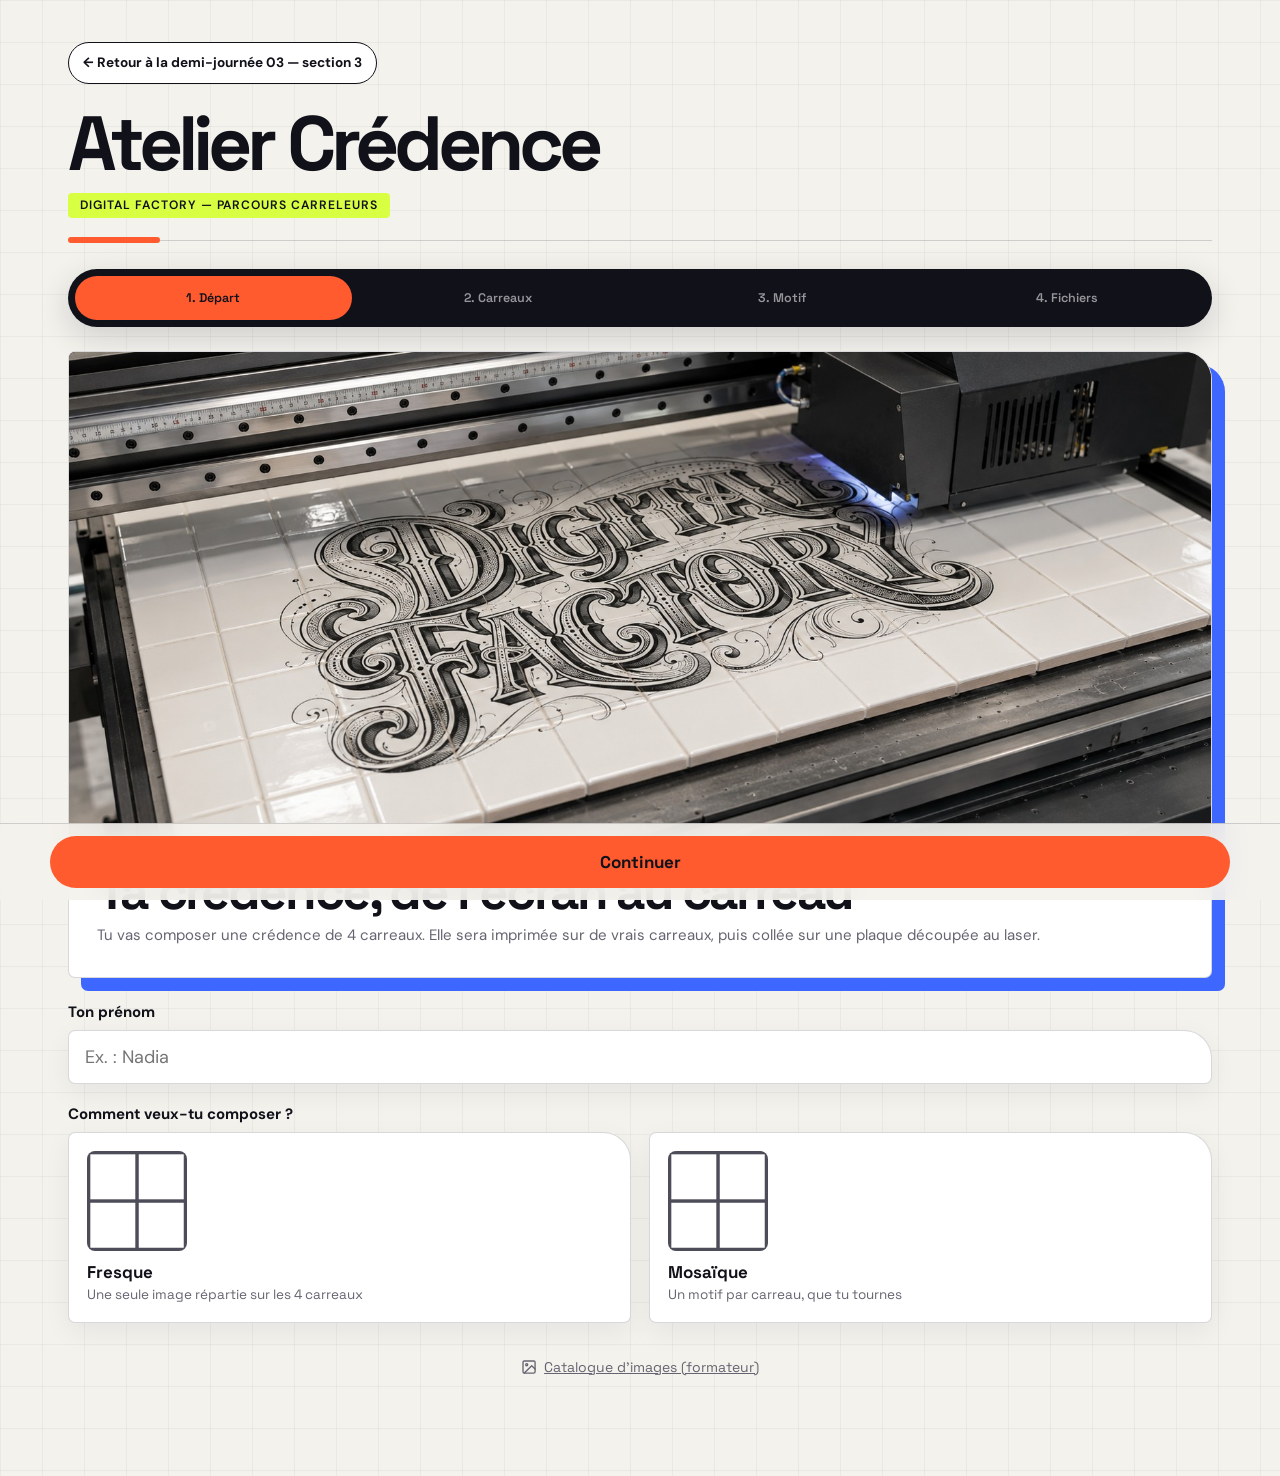
==== commit 9a11ac6e: "Ajouter la procédure Rubis à l’atelier crédence" ====
--- a/atelier-credence.html
+++ b/atelier-credence.html
@@ -241,7 +241,7 @@
 </head>
 <body class="tool-page tool-credence">
 <div class="wrap">
-<a class="tool-back" href="demi-journee-3.html">← Retour à la demi-journée 03</a>
+<a class="tool-back" href="demi-journee-3.html#section-3">← Retour à la demi-journée 03 — section 3</a>
 <header>
   <h1>Atelier Crédence<small>Digital Factory — parcours carreleurs</small></h1>
 </header>
@@ -359,9 +359,10 @@
   <div class="dl" id="dlNormal">
     <button onclick="exportUV()"><span class="num">1</span><span><b>Impression UV</b><small>PDF — l'image découpée en 4, avec 2 mm de débord</small></span></button>
     <button onclick="exportGabarit()"><span class="num">2</span><span><b>Gabarit de placement</b><small>PDF — même page, le tracé où poser les carreaux</small></span></button>
-    <button onclick="exportLaser()"><span class="num">3</span><span><b>Découpe + gravure laser</b><small>SVG — contour (rouge = découpe) et emplacements numérotés (noir = gravure)</small></span></button>
+    <button onclick="exportLaser()"><span class="num">3</span><span><b>Découpe + gravure laser</b><small>SVG — contour rouge, repères bleus et flèches noires</small></span></button>
     <button onclick="ouvrePlan()"><span class="num">4</span><span><b>Plan de pose</b><small>À suivre sur la tablette pendant la pose — étapes à cocher</small></span></button>
     <button onclick="ouvreVersa()"><span class="num">5</span><span><b>Procédure VersaWorks</b><small>Réglages d'impression — étapes à cocher</small></span></button>
+    <button onclick="ouvreRubis()"><span class="num">6</span><span><b>Procédure Rubis</b><small>Préparation et découpe laser — étapes à cocher</small></span></button>
   </div>
   <div class="enc" id="encNormal"><svg class="ic" viewBox="0 0 24 24" fill="none" stroke="currentColor" stroke-width="2" stroke-linecap="round" stroke-linejoin="round" aria-hidden="true"><circle cx="12" cy="12" r="10"/><line x1="12" y1="16" x2="12" y2="12"/><line x1="12" y1="8" x2="12.01" y2="8"/></svg><span>Sur la machine : gabarit d'abord, carreaux dans les carrés en trait plein, puis impression. Les carreaux sont écartés de 10 mm et l'image déborde de 2 mm autour de chacun — un carreau légèrement décalé reste couvert jusqu'au bord.</span></div>
   <button class="btn2" id="btnRecommencer" onclick="recommencer()" style="width:100%; justify-content:center; margin-top:18px; display:flex; align-items:center; gap:9px"><svg class="ic" viewBox="0 0 24 24" fill="none" stroke="currentColor" stroke-width="2" stroke-linecap="round" stroke-linejoin="round" aria-hidden="true"><polyline points="1 4 1 10 7 10"/><path d="M3.51 15a9 9 0 1 0 2.13-9.36L1 10"/></svg>Retour au début</button>
@@ -405,6 +406,15 @@
     <div id="versaEcran"></div>
     <div class="actions" style="justify-content:flex-end; margin-top:22px; border-top:1px solid var(--border); padding-top:16px">
       <button class="btn2" onclick="fermeVersa()">Fermer</button>
+    </div>
+  </div>
+</div>
+
+<div class="modal" id="modalRubis">
+  <div class="box">
+    <div id="rubisEcran"></div>
+    <div class="actions" style="justify-content:flex-end; margin-top:22px; border-top:1px solid var(--border); padding-top:16px">
+      <button class="btn2" onclick="fermeRubis()">Fermer</button>
     </div>
   </div>
 </div>
@@ -945,18 +955,18 @@
   }
   return s;
 }
-/* Un seul fichier laser : contour de découpe (rouge) + gravure des emplacements
-   numérotés (noir). La machine sépare les opérations par la couleur. */
+/* Un seul fichier laser : contour extérieur (rouge), carrés et chiffres (bleu),
+   flèches (noir). Ruby associe ensuite chaque couleur à l'effet prévu. */
 function exportLaser(){
   const p=plaque(), t=state.tile, pas=t+state.joint;
   let s='<svg xmlns="http://www.w3.org/2000/svg" width="'+p+'mm" height="'+p+'mm" viewBox="0 0 '+p+' '+p+'">';
   // Découpe — contour de la plaque (rouge)
   s+='<rect x="0.1" y="0.1" width="'+(p-0.2)+'" height="'+(p-0.2)+'" rx="3" fill="none" stroke="#FF0000" stroke-width="0.2"/>';
-  // Gravure — emplacements numérotés (noir)
+  // Repères — emplacements et chiffres (bleu), flèches d'orientation (noir)
   for(let i=0;i<4;i++){
     const x=BORDURE+(i&1)*pas, y=BORDURE+(i>>1)*pas;
-    s+='<rect x="'+x+'" y="'+y+'" width="'+t+'" height="'+t+'" fill="none" stroke="#000000" stroke-width="0.3"/>';
-    s+=chiffreSVG(i+1, x+t/2-3, y+t/2-5, '#000000');
+    s+='<rect x="'+x+'" y="'+y+'" width="'+t+'" height="'+t+'" fill="none" stroke="#0000FF" stroke-width="0.3"/>';
+    s+=chiffreSVG(i+1, x+t/2-3, y+t/2-5, '#0000FF');
     s+='<polygon points="'+(x+t/2-3)+','+(y+11)+' '+(x+t/2+3)+','+(y+11)+' '+(x+t/2)+','+(y+5)+'" fill="#000000"/>';
   }
   s+='</svg>';
@@ -1028,6 +1038,44 @@
 }
 function fermeVersa(){ document.getElementById('modalVersa').classList.remove('on'); }
 
+/* Procédure Rubis — préparation de la machine et lancement du travail laser */
+function etapesRubis(){
+  return [
+    {texte:'Place le <b>matériau autorisé</b> sur le plateau de découpe. Il doit être propre et parfaitement à plat. Si nécessaire, maintiens ses bords avec les cales prévues dans l’atelier, sans créer d’obstacle sur la trajectoire de la tête laser.'},
+    {texte:'Positionne la tête laser au-dessus du matériau, puis lance l’<b>autofocus</b> afin de régler la distance de travail. Surveille le mouvement et arrête-le immédiatement si un risque de collision apparaît.', cle:true},
+    {texte:'Vérifie une dernière fois que le matériau est stable et que la zone de travail est dégagée, puis <b>ferme le capot</b>. Le matériau à plat et une mise au point correcte conditionnent la qualité de la gravure et de la découpe.', cle:true},
+    {texte:'Dans Ruby, ouvre le fichier <b>SVG</b> généré pour l’exercice. Contrôle le visuel importé : dimensions, orientation, éléments manquants et couleurs. Optimise ensuite son placement sur le panneau. Si plusieurs pièces sont présentes, utilise le <b>nesting</b> pour limiter les chutes de matière.',
+      medias:[{s:'4a', label:'Ouvrir le fichier SVG'},{s:'4b', label:'Contrôler le visuel importé'}]},
+    {texte:'Associe chaque couleur à l’effet prévu : <b>rouge</b> pour le contour extérieur, <b>bleu</b> pour les quatre carrés et les chiffres, <b>noir</b> pour les flèches. Tu définis ainsi les opérations que le laser exécutera. Vérifie l’affectation <b>Découpe</b> ou <b>Gravure</b> de chaque couleur, puis clique sur <b>Créer la tâche</b>.',
+      media:'5'},
+    {texte:'Dans l’écran de préparation, place la tâche sur la zone réellement occupée par le panneau en bois. Repère le marqueur qui indique la <b>position actuelle de la tête laser</b>. Attribue ensuite à chaque couleur ses valeurs de puissance, de vitesse et, selon l’effet, de fréquence ou de résolution. Pour modifier un effet, clique sur sa couleur. Les valeurs affichées ont été validées pour <b>cet exercice et ce matériau</b> ; elles ne constituent pas des réglages universels.', cle:true,
+      medias:[{s:'6a', label:'Positionner la tâche sur le panneau'},{s:'6b', label:'Repérer la position de la tête laser'},{s:'6c', label:'Contrôler les paramètres de chaque effet'}]},
+    {texte:'Contrôle une dernière fois le placement, les couleurs et les paramètres, puis clique sur <b>Envoyer au laser</b>.', media:'7'},
+    {texte:'Lorsque la machine est prête et le capot fermé, démarre le travail avec le bouton <b>Démarrer</b> dans Ruby ou sur la machine. Reste à proximité et surveille la découpe pendant tout le cycle.', media:'8'}
+  ];
+}
+function ouvreRubis(){
+  const uneImage=s=>'<span class="pc-media"><span class="pc-ph"><svg viewBox="0 0 24 24" fill="none" stroke="currentColor" stroke-width="2" stroke-linecap="round" stroke-linejoin="round" aria-hidden="true"><rect x="3" y="3" width="18" height="18" rx="2" ry="2"/><circle cx="8.5" cy="8.5" r="1.5"/><polyline points="21 15 16 10 5 21"/></svg><small>assets/rubis/etape-'+s+'.jpg</small></span><img src="assets/rubis/etape-'+s+'.jpg" alt="Illustration de l’étape '+s+' de la procédure Rubis" onerror="this.remove()"></span>';
+  const check=etapesRubis().map((e,i)=>{
+    const n=i+1;
+    const media=e.medias
+      ? '<span class="pc-media-row">'+e.medias.map(m=>'<span class="pc-media-item">'+uneImage(m.s)+'<small class="pc-media-cap">'+m.label+'</small></span>').join('')+'</span>'
+      : (e.media ? uneImage(e.media) : '');
+    return '<label class="pc'+(e.cle?' pc-cle':'')+'"><input type="checkbox"><span class="pc-n">'+n+'</span><span class="pc-body"><span class="pc-txt">'+(e.cle?'<span class="pc-tag">Point clé</span>':'')+e.texte+'</span>'+media+'</span></label>';
+  }).join('');
+  document.getElementById('rubisEcran').innerHTML=
+    '<div style="--accent:var(--blue)">'
+    +'<h2 class="plan-titre"><svg class="ic" viewBox="0 0 24 24" fill="none" stroke="currentColor" stroke-width="2" stroke-linecap="round" stroke-linejoin="round" aria-hidden="true"><circle cx="12" cy="12" r="9"/><circle cx="12" cy="12" r="3"/><path d="M12 3V1M12 23v-2M3 12H1M23 12h-2"/></svg>Procédure Rubis</h2>'
+    +'<p class="plan-sous">Préparer la machine, configurer la tâche et lancer la découpe</p>'
+    +'<p class="plan-hint">Coche chaque étape au fur et à mesure. Les réglages de l’exercice ont été validés pendant l’atelier.</p>'
+    +'<div class="plan-check">'+check+'</div>'
+    +'<p class="note" style="margin-top:16px">Références : <a href="https://www.troteclaser.com/en-us/helpcenter/software/ruby" target="_blank" rel="noopener">aide officielle Ruby</a> · <a href="https://www.troteclaser.com/en-us/helpcenter/software/graphics-software/material-database-laser-software-ruby" target="_blank" rel="noopener">effets et paramètres des matériaux</a>.</p>'
+    +'</div>';
+  const box=document.querySelector('#modalRubis .box'); if(box) box.scrollTop=0;
+  document.getElementById('modalRubis').classList.add('on');
+}
+function fermeRubis(){ document.getElementById('modalRubis').classList.remove('on'); }
+
 window.addEventListener('resize',rendu);
 document.getElementById('prenom').addEventListener('input',majNav);
 rendu(); charge();
